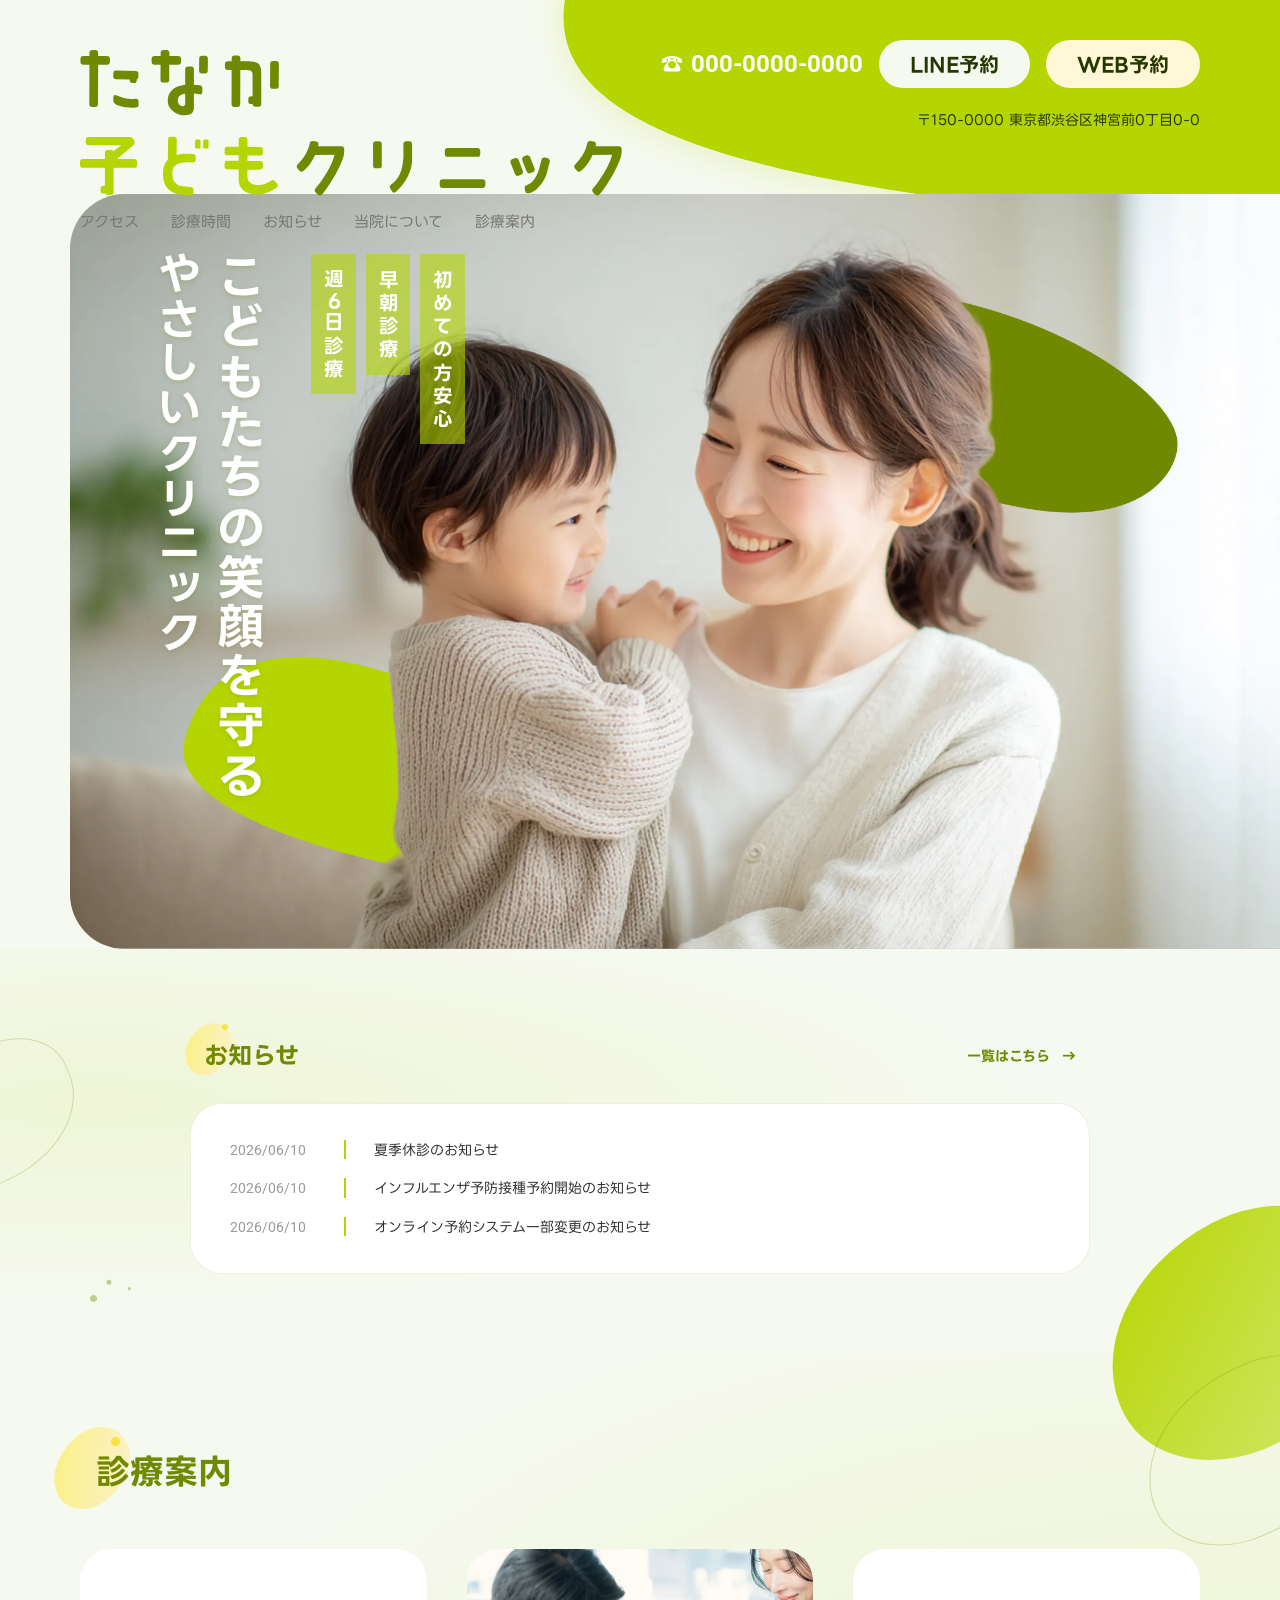
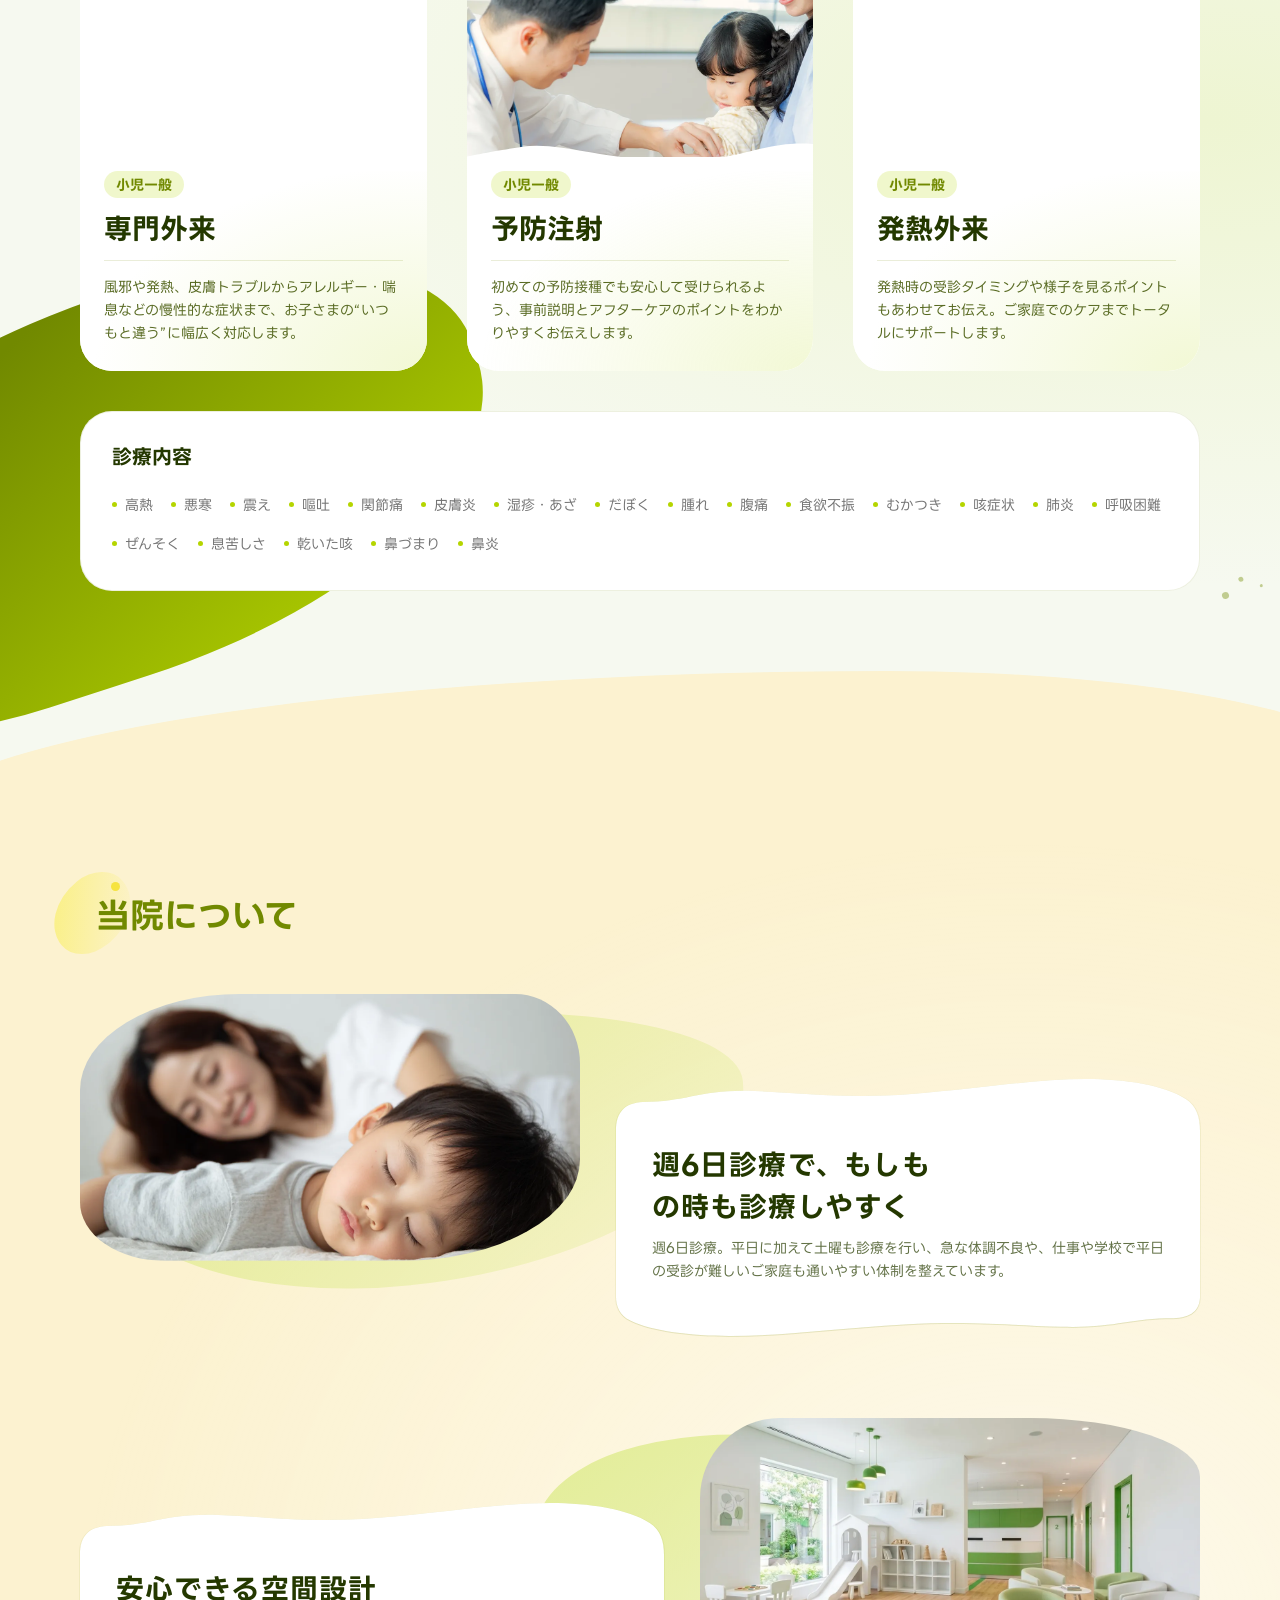
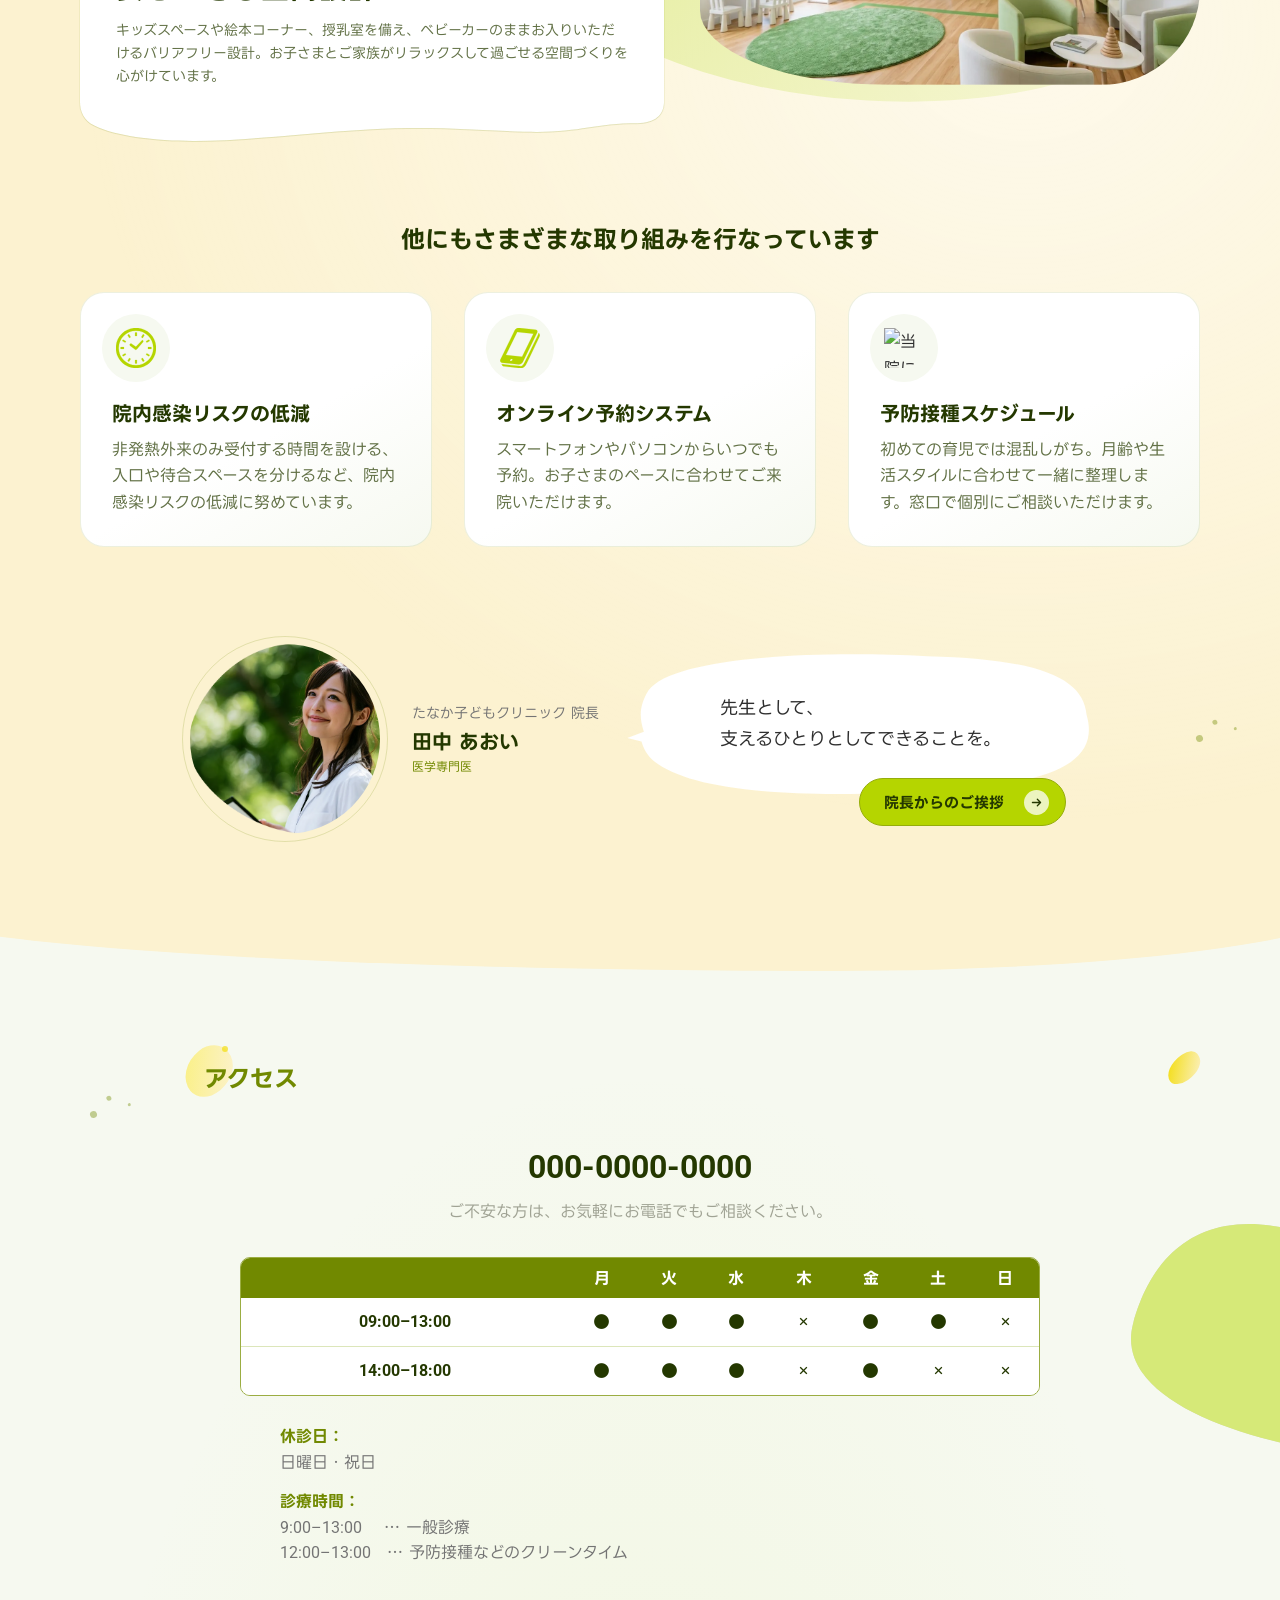
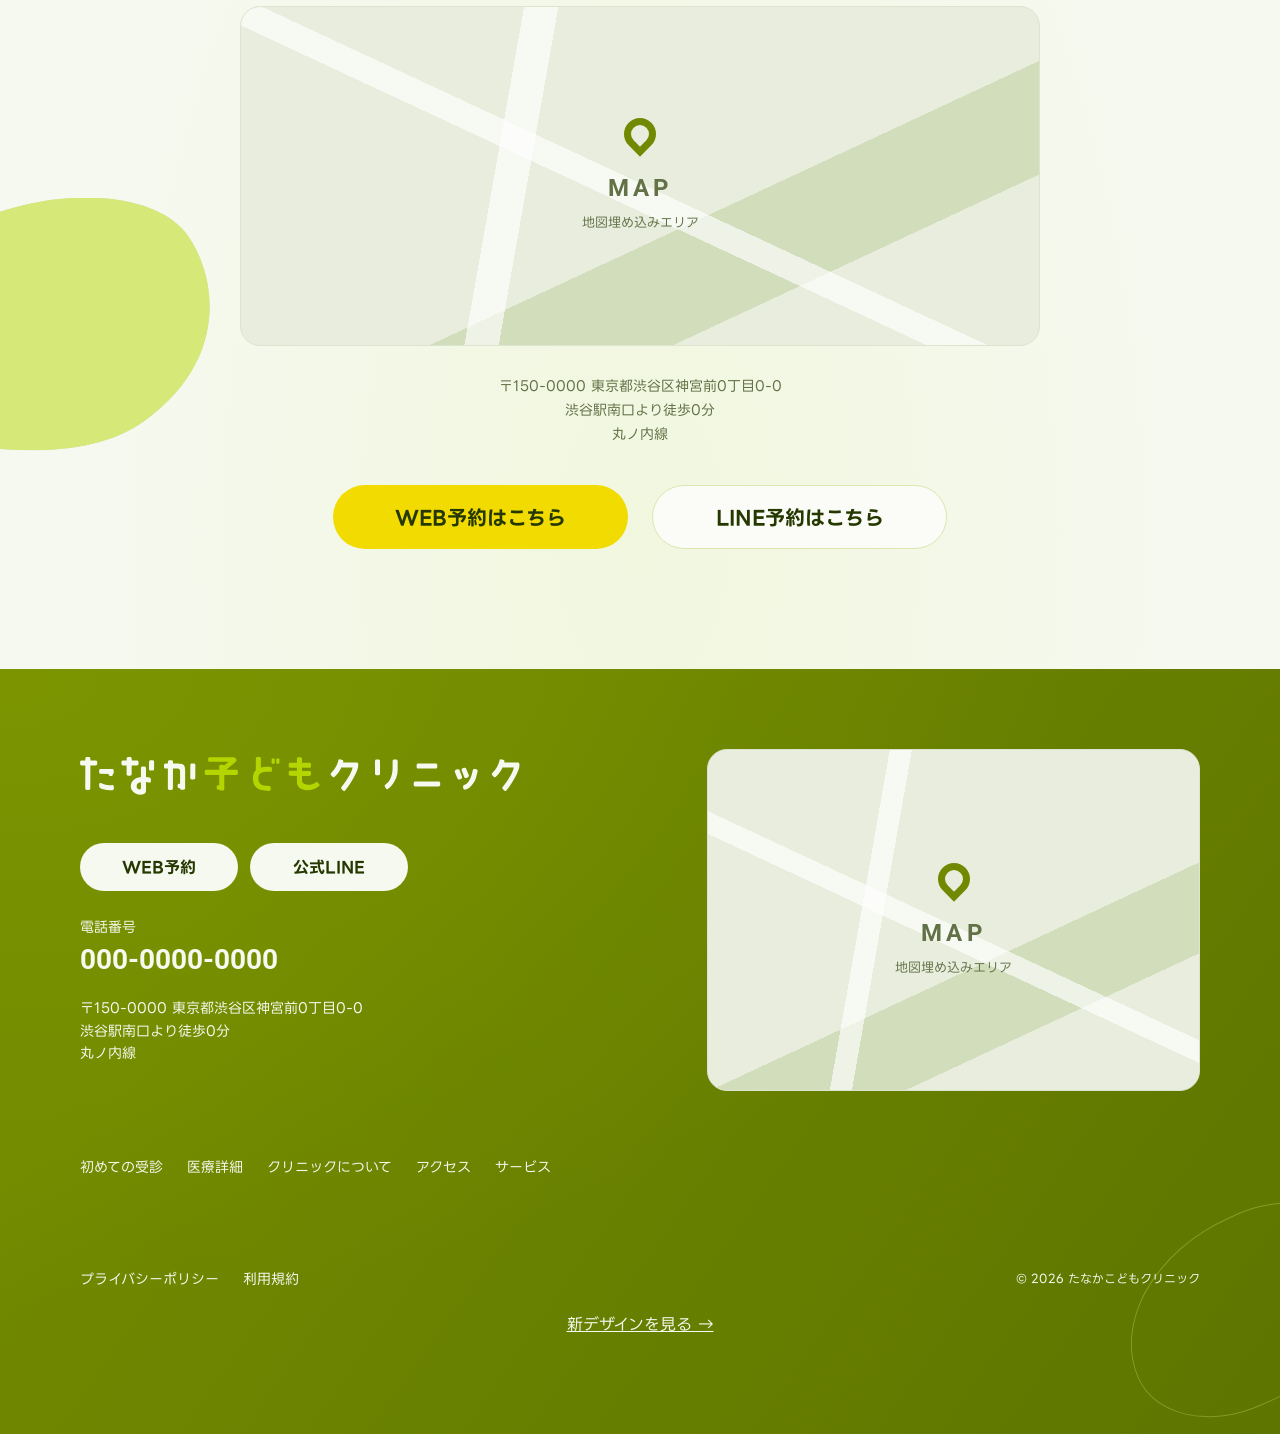
==== legacy/index.html @ 23026238 "Publish redesigned clinic homepage and preserve legacy site" ====
<!DOCTYPE html>
<html lang="ja">
<head>
  <meta charset="UTF-8">
  <meta name="viewport" content="width=device-width, initial-scale=1">
  <meta name="theme-color" content="#f6f9f0">
  <title>たなか子どもクリニック｜こどもたちの笑顔を守る</title>
  <meta name="description" content="たなか子どもクリニック。専門外来・予防接種・発熱外来に対応し、お子さまとご家族が安心して通えるクリニックを目指しています。">
  <link rel="preconnect" href="https://fonts.googleapis.com">
  <link rel="preconnect" href="https://fonts.gstatic.com" crossorigin>
  <link href="https://fonts.googleapis.com/css2?family=LINE+Seed+JP:wght@400;500;700;800&family=Roboto:wght@400;500;700&display=swap" rel="stylesheet">
  <link rel="stylesheet" href="styles.css?v=20260918-header-2">
  <script src="opening.js?v=20260918-polish-1" defer></script>
  <script src="script.js?v=20260909-feedback-7" defer></script>
</head>
<body>
  <a href="#main" class="skip-link">本文へスキップ</a>
  <div class="site-shell" id="top">
    <header class="site-header">
      <div class="header-inner wide-container">
        <a class="brand" href="#top" aria-label="たなか子どもクリニック トップへ">
          <picture><source media="(max-width: 959px)" width="388" height="105" srcset="IMG/ロゴ_たなか%20子どもクリニック（SP）.svg"><img src="IMG/ロゴ_たなか子どもクリニック.svg" alt="ロゴ_たなか子どもクリニック.svg" class="" width="542" height="47"></picture>
        </a>
        <div class="header-contact">
          <div class="header-actions"><a href="tel:00000000000" class="header-phone"><span aria-hidden="true">☎️</span> <span class="numeral">000-0000-0000</span></a><a href="#" class="pill pill--white" data-placeholder>LINE予約</a><a href="#" class="pill pill--cream" data-placeholder>WEB予約</a></div>
          <address>〒150-0000 東京都渋谷区神宮前0丁目0-0</address>
        </div>
        <button class="menu-toggle" type="button" aria-expanded="false" aria-controls="main-nav"><svg class="menu-icon" width="26" height="20" viewBox="0 0 26 20" fill="none" aria-hidden="true"><path class="menu-line menu-line--top" d="M2 10h22"/><path class="menu-line menu-line--middle" d="M2 10h22"/><path class="menu-line menu-line--bottom" d="M2 10h22"/></svg><span class="menu-label">メニュー</span></button>
        <nav class="main-nav" id="main-nav" aria-label="メインナビゲーション">
          <div class="nav-contact"><a href="tel:00000000000" class="nav-phone numeral">000-0000-0000</a><a href="#" class="pill pill--white" data-placeholder>LINE予約</a></div>
          <ul><li><a href="#access">アクセス</a></li><li><a href="#schedule">診療時間</a></li><li><a href="#news">お知らせ</a></li><li><a href="#about">当院について</a></li><li><a href="#services">診療案内</a></li></ul>
        </nav>
      </div>
    </header>
    <main id="main">
      <section class="hero" aria-labelledby="hero-title">
        <div class="hero-canvas">
          <!-- All three layers share the same image coordinates and crop. -->
          <img src="IMG/FV_Thumb-C(Back).webp" alt="FV_Thumb-C(Back).webp" class="hero-layer hero-layer--back" width="2040" height="1274">
          <img src="IMG/FV_Thumb-B(Effect).webp" alt="FV_Thumb-B(Effect).webp" class="hero-layer hero-layer--effect" width="2040" height="1274">
          <img src="IMG/FV_Thumb-A(Front).webp" alt="FV_Thumb-A(Front).webp" class="hero-layer hero-layer--front" width="2040" height="1274">
        </div>
        <div class="hero-content">
          <div class="hero-copy"><h1 id="hero-title">こどもたちの笑顔を守る</h1><p>やさしいクリニック</p></div>
          <ul class="hero-badges" aria-label="クリニックの特徴"><li>週<span class="tcy">6</span>日診療</li><li>早朝診療</li><li>初めての方安心</li></ul>
        </div>
      </section>
      <section class="news section" id="news" aria-labelledby="news-title">
        <div class="ambient-art" aria-hidden="true"><span class="ambient-ring"></span><span class="ambient-seed"></span><span class="ambient-dots"></span></div>
        <div class="news-inner"><div class="section-heading"><h2 class="section-title section-title--small" id="news-title">お知らせ</h2></div><ul class="news-list"><li><a href="#" data-placeholder><time datetime="2026-06-10">2026/06/10</time><span>夏季休診のお知らせ</span></a></li><li><a href="#" data-placeholder><time datetime="2026-06-10">2026/06/10</time><span>インフルエンザ予防接種予約開始のお知らせ</span></a></li><li><a href="#" data-placeholder><time datetime="2026-06-10">2026/06/10</time><span>オンライン予約システム一部変更のお知らせ</span></a></li></ul><a class="text-link" href="#" data-placeholder>一覧はこちら <span aria-hidden="true">→</span></a></div>
      </section>
      <section class="services section" id="services" aria-labelledby="services-title">
        <div class="ambient-art" aria-hidden="true"><span class="ambient-ring"></span><span class="ambient-seed"></span><span class="ambient-dots"></span></div>
        <div class="container"><h2 class="section-title" id="services-title">診療案内</h2><div class="service-grid"><article class="service-card"><img src="IMG/診療案内_写真01.webp" alt="診療案内_写真01.webp" class="service-photo" width="1080" height="675" loading="lazy" decoding="async"><div class="service-copy"><p class="eyebrow">小児一般</p><h3>専門外来</h3><p>風邪や発熱、皮膚トラブルからアレルギー・喘息などの慢性的な症状まで、お子さまの“いつもと違う”に幅広く対応します。</p></div></article><article class="service-card"><img src="IMG/診療案内_写真03.webp" alt="診療案内_写真03.webp" class="service-photo" width="1080" height="675" loading="lazy" decoding="async"><div class="service-copy"><p class="eyebrow">小児一般</p><h3>予防注射</h3><p>初めての予防接種でも安心して受けられるよう、事前説明とアフターケアのポイントをわかりやすくお伝えします。</p></div></article><article class="service-card"><img src="IMG/診療案内_写真02.webp" alt="診療案内_写真02.webp" class="service-photo" width="1080" height="675" loading="lazy" decoding="async"><div class="service-copy"><p class="eyebrow">小児一般</p><h3>発熱外来</h3><p>発熱時の受診タイミングや様子を見るポイントもあわせてお伝え。ご家庭でのケアまでトータルにサポートします。</p></div></article></div><div class="symptoms"><h3>診療内容</h3><ul><li>高熱</li><li>悪寒</li><li>震え</li><li>嘔吐</li><li>関節痛</li><li>皮膚炎</li><li>湿疹・あざ</li><li>だぼく</li><li>腫れ</li><li>腹痛</li><li>食欲不振</li><li>むかつき</li><li>咳症状</li><li>肺炎</li><li>呼吸困難</li><li>ぜんそく</li><li>息苦しさ</li><li>乾いた咳</li><li>鼻づまり</li><li>鼻炎</li></ul></div></div>
      </section>
      <section class="about" id="about" aria-labelledby="about-title">
        <div class="about-surface"><div class="about-backdrop" aria-hidden="true"></div>
        <div class="ambient-art" aria-hidden="true"><span class="ambient-ring"></span><span class="ambient-seed"></span><span class="ambient-dots"></span></div><div class="container"><h2 class="section-title" id="about-title">当院について</h2><div class="features"><article class="feature feature--1"><img src="IMG/当院について_写真01.webp" alt="当院について_写真01.webp" class="feature-photo" width="1440" height="770" loading="lazy" decoding="async"><div class="feature-copy"><h3>週6日診療で、もしもの時も診療しやすく</h3><p>週6日診療。平日に加えて土曜も診療を行い、急な体調不良や、仕事や学校で平日の受診が難しいご家庭も通いやすい体制を整えています。</p></div></article><article class="feature feature--2"><img src="IMG/当院について_写真02.webp" alt="当院について_写真02.webp" class="feature-photo" width="1440" height="770" loading="lazy" decoding="async"><div class="feature-copy"><h3>安心できる空間設計</h3><p>キッズスペースや絵本コーナー、授乳室を備え、ベビーカーのままお入りいただけるバリアフリー設計。お子さまとご家族がリラックスして過ごせる空間づくりを心がけています。</p></div></article></div>
          <section class="initiatives" aria-labelledby="initiatives-title"><h3 id="initiatives-title">他にもさまざまな取り組みを行なっています</h3><div class="initiative-grid"><article class="initiative"><span class="initiative-icon-disc"><img src="IMG/当院について_時計の無料アイコン.svg" alt="当院について_時計の無料アイコン.svg" class="initiative-icon" width="48" height="48" loading="lazy" decoding="async"></span><h4>院内感染リスクの低減</h4><p>非発熱外来のみ受付する時間を設ける、入口や待合スペースを分けるなど、院内感染リスクの低減に努めています。</p></article><article class="initiative"><span class="initiative-icon-disc"><img src="IMG/当院について_スマホアイコン.svg" alt="当院について_スマホアイコン.svg" class="initiative-icon initiative-icon--phone" width="48" height="48" loading="lazy" decoding="async"></span><h4>オンライン予約システム</h4><p>スマートフォンやパソコンからいつでも予約。お子さまのペースに合わせてご来院いただけます。</p></article><article class="initiative"><span class="initiative-icon-disc"><img src="IMG/当院について_スケジュールカレンダーのアイコン素材.svg" alt="当院について_スケジュールカレンダーのアイコン素材.svg" class="initiative-icon" width="48" height="48" loading="lazy" decoding="async"></span><h4>予防接種スケジュール</h4><p>初めての育児では混乱しがち。月齢や生活スタイルに合わせて一緒に整理します。窓口で個別にご相談いただけます。</p></article></div></section>
          <div class="director" id="director"><div class="director-profile"><img src="IMG/当院について_院長.webp" alt="当院について_院長.webp" class="director-photo" width="1080" height="1053" loading="lazy" decoding="async"><div><p class="director-caption">たなか子どもクリニック 院長</p><h3>田中 あおい</h3><p class="director-specialty">医学専門医</p></div></div><div class="director-message"><p>先生として、<br>支えるひとりとしてできることを。</p></div><a href="#" class="pill pill--green director-cta" data-placeholder>院長からのご挨拶<span class="button-arrow" aria-hidden="true"><svg viewBox="0 0 16 16" fill="none"><path d="M3 8h10M9 4l4 4-4 4" stroke="currentColor" stroke-width="1.6" stroke-linecap="round" stroke-linejoin="round"/></svg></span></a></div>
        </div></div>
      </section>
      <section class="access section" id="access" aria-labelledby="access-title">
        <div class="ambient-art" aria-hidden="true"><span class="ambient-ring"></span><span class="ambient-seed"></span><span class="ambient-dots"></span></div><div class="container"><h2 class="section-title section-title--small" id="access-title">アクセス</h2><div class="access-content">
        <div class="access-contact"><a href="tel:00000000000" class="access-phone numeral">000-0000-0000</a><p>ご不安な方は、お気軽にお電話でもご相談ください。</p></div>
        <div class="schedule" id="schedule"><table><caption class="sr-only">診療時間（●：診療あり、×：休診）</caption><thead><tr><th scope="col"><span class="sr-only">診療時間</span></th><th scope="col">月</th><th scope="col">火</th><th scope="col">水</th><th scope="col">木</th><th scope="col">金</th><th scope="col">土</th><th scope="col">日</th></tr></thead><tbody><tr><th scope="row" class="numeral">09:00–13:00</th><td><span aria-label="診療あり">●</span></td><td><span aria-label="診療あり">●</span></td><td><span aria-label="診療あり">●</span></td><td><span aria-label="休診">×</span></td><td><span aria-label="診療あり">●</span></td><td><span aria-label="診療あり">●</span></td><td><span aria-label="休診">×</span></td></tr><tr><th scope="row" class="numeral">14:00–18:00</th><td><span aria-label="診療あり">●</span></td><td><span aria-label="診療あり">●</span></td><td><span aria-label="診療あり">●</span></td><td><span aria-label="休診">×</span></td><td><span aria-label="診療あり">●</span></td><td><span aria-label="休診">×</span></td><td><span aria-label="休診">×</span></td></tr></tbody></table><div class="schedule-notes"><p><strong>休診日：</strong><br>日曜日・祝日</p><p><strong>診療時間：</strong><br><span class="numeral">9:00–13:00</span>　 … 一般診療<br><span class="numeral">12:00–13:00</span>　… 予防接種などのクリーンタイム</p></div></div>
        <div class="access-location"><div class="map-placeholder" role="img" aria-label="地図の仮表示。MAP埋め込み予定エリア"><span class="map-pin" aria-hidden="true"></span><span class="map-label"><strong>MAP</strong><span>地図埋め込みエリア</span></span></div><address>〒150-0000 東京都渋谷区神宮前0丁目0-0<br>渋谷駅南口より徒歩0分<br>丸ノ内線</address></div>
        <div class="reservation-links"><a href="#" class="pill pill--yellow" data-placeholder>WEB予約はこちら</a><a href="#" class="pill pill--outline" data-placeholder>LINE予約はこちら</a></div>
      </div></div></section>
    </main>
    <footer class="site-footer">
        <div class="ambient-art" aria-hidden="true"><span class="ambient-ring"></span></div><div class="wide-container"><div class="footer-main"><div class="footer-info"><a href="#top" class="footer-brand" aria-label="たなか子どもクリニック トップへ"><img src="IMG/ロゴ_たなか子どもクリニック_footer.svg" alt="ロゴ_たなか子どもクリニック_footer.svg" class="" width="542" height="47" loading="lazy" decoding="async"></a><div class="footer-reservations"><a href="#" class="pill pill--white" data-placeholder>WEB予約</a><a href="#" class="pill pill--white" data-placeholder>公式LINE</a></div><p class="footer-phone-label">電話番号</p><a class="footer-phone numeral" href="tel:00000000000">000-0000-0000</a><address>〒150-0000 東京都渋谷区神宮前0丁目0-0<br>渋谷駅南口より徒歩0分<br>丸ノ内線</address></div><div class="footer-map"><div class="map-placeholder" role="img" aria-label="地図の仮表示。MAP埋め込み予定エリア"><span class="map-pin" aria-hidden="true"></span><span class="map-label"><strong>MAP</strong><span>地図埋め込みエリア</span></span></div></div></div><nav class="footer-nav" aria-label="フッターナビゲーション"><ul><li><a href="#" data-placeholder>初めての受診</a></li><li><a href="#services">医療詳細</a></li><li><a href="#about">クリニックについて</a></li><li><a href="#access">アクセス</a></li><li><a href="#initiatives-title">サービス</a></li></ul></nav><div class="footer-bottom"><ul><li><a href="#" data-placeholder>プライバシーポリシー</a></li><li><a href="#" data-placeholder>利用規約</a></li></ul><small>© 2026 たなかこどもクリニック</small></div></div><p style="text-align:center;padding:16px"><a href="../" style="color:inherit;text-decoration:underline">新デザインを見る →</a></p></footer>
  </div>
</body>
</html>
---- legacy/styles.css ----
:root {
  --ink: #243800;
  --text: #2e2e2e;
  --muted: #747474;
  --green-dark: #718900;
  --green: #b5d500;
  --green-light: #d6e978;
  --background: #f6f9f0;
  --cream: #fcf2d0;
  --yellow: #f2db00;
  --narrow-content: 900px;
  --header-height: 194px;
}
*, *::before, *::after { box-sizing: border-box; }
html { scroll-behavior: smooth; scroll-padding-top: calc(var(--header-height) + 24px); }
body { margin: 0; color: var(--text); background: var(--background); font-family: "LINE Seed JP", "Hiragino Kaku Gothic ProN", "Yu Gothic", Meiryo, sans-serif; font-size: 16px; line-height: 1.7; -webkit-font-smoothing: antialiased; }
h1, h2, h3, h4, p, ul { margin: 0; }
ul { padding: 0; list-style: none; }
a { color: inherit; text-decoration: none; }
button { font: inherit; }
img { display: block; max-width: 100%; height: auto; }
address { font-style: normal; }
a, button { -webkit-tap-highlight-color: transparent; }
a:focus-visible, button:focus-visible { outline: 3px solid var(--ink); outline-offset: 6px; }
::selection { background: var(--green-light); color: var(--ink); }
.numeral, time { font-family: Roboto, sans-serif; font-variant-numeric: tabular-nums; }
.sr-only { position: absolute; width: 1px; height: 1px; padding: 0; margin: -1px; overflow: hidden; clip-path: inset(50%); white-space: nowrap; border: 0; }
.skip-link { position: fixed; top: 12px; left: 12px; z-index: 100; padding: 12px 24px; border-radius: 8px; background: white; transform: translateY(-180%); }
.skip-link:focus { transform: none; }
.site-shell { overflow: clip; }
.container { width: min(1200px, calc(100% - 160px)); margin-inline: auto; position: relative; z-index: 1; }
.wide-container { width: min(1280px, calc(100% - 160px)); margin-inline: auto; }
.section { padding-block: 80px; position: relative; }
.section-title { position: relative; isolation: isolate; display: flex; align-items: center; min-height: 75px; color: var(--green-dark); font-size: 34px; font-weight: 700; line-height: 1.35; margin-bottom: 40px; padding-left: 16px; }
.section-title::before { content: ""; position: absolute; z-index: -1; left: -32px; top: 0; width: 88px; height: 68px; background: #faf084; border-radius: 60% 42% 58% 42%; transform: rotate(-39deg); }
.pill { position: relative; isolation: isolate; overflow: hidden; display: inline-flex; justify-content: center; align-items: center; min-height: 48px; padding: 9px 32px; border: 1px solid transparent; border-radius: 100px; color: var(--ink); font-weight: 700; font-size: 20px; line-height: 1.4; white-space: nowrap; }
.pill::before { content: ""; position: absolute; z-index: -1; inset: 0; background: var(--pill-hover, #ffe817); clip-path: circle(0% at 50% 100%); transition: clip-path .3s cubic-bezier(.4, 0, .2, 1); pointer-events: none; }
.pill:focus-visible::before { clip-path: circle(115% at 50% 100%); }
.pill--white { background: var(--background); }
.pill--cream { background: #fff7d6; }
.pill--green { background: var(--green); color: white; }
.pill--yellow { background: var(--yellow); --pill-hover: #ffe817; }
.pill--outline { background: #fbfcf7; border-color: #dce6ae; }
@media (hover: hover) {
  .pill:hover::before { clip-path: circle(115% at 50% 100%); }
  .text-link:hover span { transform: translateX(5px); }
  .brand:hover, .footer-brand:hover { opacity: .8; }
}
/* Header */
.site-header { position: sticky; top: 0; z-index: 40; height: 194px; padding-block: 40px; background: var(--background); }
.site-header::before { content: ""; position: absolute; inset: 0 0 0 auto; width: min(851px, 60%); background: url('IMG/Header_右端緑背景.svg') top right / 100% auto no-repeat; }
.header-inner { position: relative; display: grid; grid-template-columns: minmax(0, 1fr) auto; align-items: start; gap: 8px 32px; }
.brand { min-width: 0; width: 542px; max-width: 100%; align-self: start; padding-top: 10px; transition: opacity .2s; }
.header-contact { grid-column: 2; grid-row: 1 / 3; display: flex; flex-direction: column; align-items: flex-end; gap: 20px; }
.header-actions { display: flex; align-items: center; gap: 16px; }
.header-actions .pill { padding-inline: 30px; }
.header-phone { display: flex; align-items: center; gap: 8px; color: white; font-size: 24px; font-weight: 700; white-space: nowrap; }
.header-phone > span:first-child { font-size: 22px; }
.header-contact address { color: var(--ink); font-size: 14px; }
.main-nav { grid-column: 1; grid-row: 2; }
.main-nav ul { display: flex; align-items: center; gap: 32px; }
.main-nav a { display: inline-flex; align-items: center; gap: 7px; padding-block: 4px; font-size: 15px; color: var(--muted); transition: color .2s; }
.nav-chevron { display: block; width: 10px; height: 10px; flex: none; }
.main-nav a:hover { color: var(--green-dark); }
.main-nav a, .footer-nav a, .footer-bottom a { position: relative; }
.main-nav a::before, .footer-nav a::before, .footer-bottom a::before { content: ""; position: absolute; left: 50%; bottom: calc(50% + .85em + 5px); width: 7px; height: 7px; border-radius: 50%; background: var(--yellow); pointer-events: none; opacity: 0; transform: translate(-50%, 5px) scale(.6); transition: opacity .24s ease, transform .32s cubic-bezier(.22, 1, .36, 1); }
.main-nav a:focus-visible::before, .footer-nav a:focus-visible::before, .footer-bottom a:focus-visible::before { opacity: 1; transform: translate(-50%, 0) scale(1); }
@media (hover: hover) and (pointer: fine) {
  .main-nav a:hover::before, .footer-nav a:hover::before, .footer-bottom a:hover::before { opacity: 1; transform: translate(-50%, 0) scale(1); }
}
.menu-toggle { display: none; }
@media (min-width: 1200px) and (max-width: 1279px) {
  .main-nav ul { gap: 20px; }
}
/* FV: the shared canvas keeps the three exported images registered. */
.hero { position: relative; width: min(100%, 1920px); max-height: 760px; margin-inline: auto; aspect-ratio: 1440 / 849; }
.hero-canvas { position: absolute; inset: 0 0 0 5.4861%; border-radius: 55px 0 0 55px; overflow: hidden; background: #e5e9dc; }
.hero-layer { position: absolute; inset: 0; width: 100%; height: 100%; max-width: none; object-fit: cover; object-position: center; pointer-events: none; }
.hero-layer--back { z-index: 0; }
.hero-layer--effect { z-index: 1; animation: hero-float 7s ease-in-out infinite; }
.hero.motion-paused .hero-layer--effect { animation-play-state: paused; }
.hero-layer--front { z-index: 2; }
.hero-content { position: absolute; z-index: 3; left: 12.1%; top: 7.3%; display: flex; align-items: flex-start; gap: clamp(20px, 3.4vw, 49px); color: white; }
.hero-copy { display: flex; flex-direction: row-reverse; align-items: flex-start; gap: 11px; }
.hero-copy h1, .hero-copy p { writing-mode: vertical-rl; text-orientation: upright; white-space: nowrap; line-height: 1.12; font-weight: 700; letter-spacing: .04em; text-shadow: 0 2px 5px #73870040; }
.hero-copy h1 { font-size: clamp(30px, 3.889vw, 48px); }
.hero-copy p { font-size: clamp(27px, 3.472vw, 43px); }
.hero-badges { display: flex; align-items: flex-start; gap: 10px; padding-top: 5px; }
.hero-badges li { writing-mode: vertical-rl; text-orientation: upright; font-size: clamp(14px, 1.528vw, 22px); font-weight: 700; line-height: 1.25; letter-spacing: .16em; padding: 14px 10px; background: #b5d50099; }
.tcy { text-combine-upright: all; }
@keyframes hero-float { 0%, 100% { transform: translateY(0); } 50% { transform: translateY(-28px); } }
/* News */
.news { min-height: 446px; }
.news-inner, .access > .container { width: min(var(--narrow-content), calc(100% - 160px)); margin-inline: auto; }
.news-inner { display: grid; grid-template-columns: 1fr auto; grid-template-areas: "heading link" "list list"; gap: 40px 24px; }
.news .section-heading { grid-area: heading; margin-bottom: 0; }
.news .text-link { grid-area: link; justify-self: end; }
.news-list { grid-area: list; }
.section-heading { display: flex; justify-content: space-between; align-items: center; gap: 24px; margin-bottom: 40px; }
.section-title--small { min-height: 54px; margin-bottom: 0; font-size: 24px; padding-left: 14px; }
.section-title--small::before { width: 54px; height: 44px; left: -8px; top: -2px; }
.text-link { color: var(--green-dark); font-size: 14px; font-weight: 700; display: inline-flex; gap: 12px; align-items: center; padding: 12px 40px; }
.text-link span { display: inline-block; transition: transform .3s; }
.news-list { background: white; border-radius: 32px; padding: 28px 40px; }
.news-list a { display: grid; grid-template-columns: 114px 1fr; align-items: baseline; padding-block: 9px; line-height: 1.4; font-size: 14px; font-weight: 500; }
.news-list time { color: #9a9a9a; font-weight: 400; }
.news-list a > span { border-left: 2px solid var(--green); padding-left: 28px; transition: color .2s; }
.news-list a:hover > span { color: var(--green-dark); }
/* Services */
.services { padding-bottom: 80px; }
.services::before, .services::after { content: ""; position: absolute; pointer-events: none; }
.services::before { width: 290px; height: 225px; background: var(--green); right: -110px; top: -130px; border-radius: 60% 45% 40% 45%; transform: rotate(-28deg); }
.services::after { width: 780px; height: 375px; background: var(--green-dark); left: -280px; bottom: -5px; border-radius: 60% 43% 54% 35%; transform: rotate(-18deg); }
.service-grid { display: grid; grid-template-columns: repeat(3, minmax(0, 1fr)); gap: 40px; }
.service-card { border-radius: 32px; overflow: hidden; background: var(--green-light); }
.service-photo { width: 100%; aspect-ratio: 373 / 223; object-fit: cover; transition: transform .6s; }
.service-copy { position: relative; padding: 14px 24px 26px; min-height: 197px; background: linear-gradient(180deg, var(--green-light) 16px, #e8f2b5 100%); }
.service-copy::before { content: ""; position: absolute; height: 36px; left: 0; right: 0; top: -22px; background: url('IMG/診療案内_カード曲線.svg') center / 100% 100% no-repeat; }
.service-card:nth-child(2) .service-copy::before { transform: scaleX(-1); }
.eyebrow { color: var(--green-dark); font-size: 14px; font-weight: 700; margin-bottom: 6px; }
.service-copy h3 { color: var(--ink); font-size: 28px; line-height: 1.35; margin-bottom: 12px; }
.service-copy > p:last-child { color: #586a22; font-size: 14px; line-height: 1.65; }
.symptoms { margin-top: 40px; min-height: 180px; padding: 28px 32px; border-radius: 32px; background: white; }
.symptoms h3 { color: var(--ink); font-size: 20px; margin-bottom: 20px; }
.symptoms ul { display: flex; flex-wrap: wrap; column-gap: 18px; row-gap: 16px; font-size: 14px; color: var(--muted); }
.symptoms li::before { content: ""; display: inline-block; width: 5px; height: 5px; margin: 0 8px 3px 0; border-radius: 50%; background: var(--green); }
/* About: curved section edges stay outside the content flow. */
.about { position: relative; padding-block: 168px; }
.about-surface { position: relative; padding-block: 80px; }
.about-backdrop { position: absolute; inset: 0; pointer-events: none; background: radial-gradient(ellipse at 80% 48%, #ffffff94, transparent 65%), var(--cream); }
.about-backdrop::before, .about-backdrop::after { content: ""; position: absolute; z-index: 0; left: -8%; width: 116%; height: 169px; background: var(--cream); }
.about-backdrop::before { bottom: calc(100% - 1px); border-radius: 70% 35% 0 0 / 100% 65% 0 0; }
.about-backdrop::after { top: calc(100% - 1px); border-radius: 0 0 38% 65% / 0 0 100% 80%; }
.features { position: relative; display: grid; grid-template-columns: minmax(0, 1fr); gap: 100px; }
.features::before, .features::after { content: ""; position: absolute; width: 610px; height: 390px; background: var(--green-light); border-radius: 65% 40% 45% 30%; pointer-events: none; }
.features::before { top: 75px; right: -325px; transform: rotate(-7deg); }
.features::after { bottom: 80px; left: -300px; transform: rotate(-19deg); }
.feature { min-width: 0; position: relative; z-index: 1; width: 644px; max-width: 75%; }
.feature--2 { justify-self: end; }
.feature-photo { width: 600px; aspect-ratio: 700 / 374; object-fit: cover; border-radius: 52px; }
.feature--2 .feature-photo { margin-left: auto; }
.feature-copy { position: relative; width: 600px; max-width: calc(100% - 44px); margin: -22px 0 0 auto; padding: 44px 40px 36px; background: linear-gradient(transparent 26px, white 26px); border-radius: 0 0 40px 40px; }
/* The cap includes rounded shoulders and overlaps the body by 1px. */
.feature-copy::before { content: ""; position: absolute; left: 0; right: 0; top: -25px; height: 52px; background: url("IMG/当院について_白カード波形.svg") center / 100% 100% no-repeat; }
.feature--2 .feature-copy { margin-left: 0; margin-right: auto; }
.feature-copy h3 { color: var(--ink); font-size: 28px; letter-spacing: .04em; line-height: 1.5; margin-bottom: 8px; }
.feature-copy p { font-size: 14px; color: #627146; line-height: 1.65; }
.initiatives { margin-top: 100px; }
.initiatives > h3 { color: var(--ink); font-size: 24px; margin-bottom: 32px; text-align: center; }
.initiative-grid { display: grid; grid-template-columns: repeat(3, minmax(0, 1fr)); gap: 32px; }
.initiative { padding: 32px; border-radius: 24px; background: white; min-height: 254px; }
.initiative-icon { margin-bottom: 16px; }
.initiative-icon--phone { padding: 4px; object-fit: contain; }
.initiative h4 { font-size: 20px; color: var(--ink); margin-bottom: 8px; line-height: 1.5; }
.initiative p { font-size: 16px; line-height: 1.65; color: #627146; }
.director { margin: 80px auto 0; display: grid; grid-template-columns: minmax(0, max-content) minmax(0, 480px); grid-template-areas: "profile message" "profile cta"; align-items: center; align-content: center; justify-content: center; gap: 0 32px; max-width: var(--narrow-content); min-height: 224px; }
.director-profile { grid-area: profile; display: flex; align-items: center; gap: 32px; }
.director-photo { width: 190px; height: 190px; object-fit: cover; border-radius: 50%; }
.director-caption { font-size: 14px; color: var(--muted); }
.director-profile h3 { font-size: 20px; color: var(--ink); line-height: 1.6; }
.director-specialty { font-size: 12px; color: var(--green-dark); }
.director-message { grid-area: message; position: relative; isolation: isolate; min-width: 0; min-height: 150px; display: grid; place-items: center; padding: 30px 40px; }
.director-message::before { content: ""; position: absolute; z-index: -1; inset: 0 -6px; background: url("IMG/当院について_院長吹き出し.svg") center / 100% 100% no-repeat; }
.director-message p { width: fit-content; max-width: 100%; margin-inline: auto; font-size: 18px; line-height: 1.7; text-align: left; }
.director .director-cta { grid-area: cta; justify-self: end; align-self: start; margin: -24px 24px 0 0; min-height: 48px; font-size: 15px; padding: 10px 16px 10px 24px; gap: 20px; color: var(--ink); border: 1px solid #95ad0a; box-shadow: none; transition: background-color .3s, color .3s, border-color .3s; }
.director .button-arrow { display: grid; place-items: center; width: 25px; height: 25px; border-radius: 50%; background: #ffffffbf; color: var(--ink); }
.button-arrow svg { width: 13px; height: 13px; transition: transform .3s; }
@media (hover: hover) {
  .director .director-cta:hover { box-shadow: none; }
  .director .director-cta:hover svg { transform: translateX(2px); }
}
.director .director-cta:active { box-shadow: none; }
/* Access */
.access { padding-bottom: 120px; }
.access .section-title--small { margin-bottom: 40px; }
.access::before, .access::after { content: ""; position: absolute; width: 330px; height: 230px; background: url('IMG/アクセス_SVG01.svg') center / contain no-repeat; }
.access::before { right: -180px; top: 240px; }
.access::after { left: -190px; bottom: 210px; width: 400px; height: 253px; background-image: url('IMG/アクセス_SVG02.svg'); }
.access-content { max-width: 800px; margin-inline: auto; }
.access-contact { text-align: center; margin-bottom: 32px; }
.access-phone { color: var(--ink); font-size: 32px; line-height: 1.4; font-weight: 700; }
.access-contact p { color: #a0a394; font-size: 16px; margin-top: 8px; }
.schedule { scroll-margin-top: 32px; }
table { width: 100%; background: var(--background); border-spacing: 0; border: 1px solid #9bad42; border-radius: 10px; overflow: hidden; table-layout: fixed; font-size: 16px; color: var(--ink); line-height: 1.4; }
thead { background: var(--green-dark); color: white; }
th, td { text-align: center; padding: 12px 6px; }
thead th { font-weight: 700; padding-block: 9px; }
th:first-child { width: 41%; }
tbody th { font-weight: 700; }
tbody th, tbody td { background: #fff; }
tbody tr + tr > * { border-top: 1px solid #dce6ba; }
td { font-size: 17px; }
.schedule-notes { margin: 28px 40px 40px; font-size: 16px; color: var(--muted); line-height: 1.6; }
.schedule-notes strong { color: var(--green-dark); font-weight: 700; }
.schedule-notes p + p { margin-top: 14px; }
.access-location address { margin-top: 28px; font-size: 14px; line-height: 1.7; text-align: center; color: #627146; }
.map-placeholder { position: relative; overflow: hidden; isolation: isolate; min-height: 340px; border-radius: 20px; background-color: #e8edde; background-image: linear-gradient(25deg, transparent 45%, #ffffffa6 45%, #ffffffa6 49%, transparent 49%), linear-gradient(100deg, transparent 33%, #ffffffa6 33%, #ffffffa6 37%, transparent 37%), linear-gradient(155deg, transparent 60%, #d1ddbb 60%, #d1ddbb 76%, transparent 76%); display: flex; flex-direction: column; gap: 18px; align-items: center; justify-content: center; border: 1px solid #dce3ce; }
.map-label { color: #627146; text-align: center; display: grid; gap: 2px; }
.map-label strong { font-family: Roboto, sans-serif; font-size: 24px; letter-spacing: .18em; }
.map-label > span { font-size: 13px; }
.map-pin { width: 32px; height: 32px; border: 7px solid var(--green-dark); border-radius: 50% 50% 50% 0; transform: rotate(-45deg); }
.reservation-links { display: flex; justify-content: center; gap: 24px; margin-top: 40px; }
.reservation-links .pill { min-width: 295px; min-height: 64px; }
/* Footer */
.site-footer { background: var(--green-dark); color: var(--background); padding-block: 80px; }
.footer-main { display: flex; justify-content: space-between; align-items: flex-start; gap: 64px; }
.footer-info { flex: 1; min-width: 0; }
.footer-brand { display: block; width: min(440px, 88%); max-width: 100%; margin: 8px 0 48px; transition: opacity .2s; }
.footer-brand img { width: 100%;  }
.footer-reservations { display: flex; gap: 12px; margin-bottom: 24px; }
.footer-reservations .pill { min-width: 158px; padding-inline: 24px; font-size: 16px; }
.footer-phone-label { font-size: 14px; }
.footer-phone { display: inline-block; font-size: 28px; font-weight: 700; line-height: 1.5; }
.footer-info address { font-size: 14px; margin-top: 16px; line-height: 1.6; }
.footer-map { width: 505px; max-width: 44%; }
.footer-map .map-placeholder { min-height: 342px; }
.footer-nav { margin-top: 60px; }
.footer-nav ul, .footer-bottom ul { display: flex; flex-wrap: wrap; gap: 24px; font-size: 14px; }
.footer-nav a, .footer-bottom a { display: inline-flex; align-items: center; padding-block: 4px; }
.footer-bottom { margin-top: 80px; display: flex; align-items: center; justify-content: space-between; gap: 24px; }
.footer-bottom small { font-size: 12px; }
/* Visual detail: the existing palette, softened with white and transparency. */
.news { background: radial-gradient(ellipse at 8% 38%, #d6e97838, transparent 58%); }
.news-inner { position: relative; z-index: 1; }
.services { background: radial-gradient(ellipse at 94% 40%, #d6e97840, transparent 60%); }
.section-title::before { background: linear-gradient(135deg, #faf084 10%, #fcf2d0 95%); }
.section-title::after { content: ""; position: absolute; left: 31px; top: 3px; width: 9px; height: 9px; border-radius: 50%; background: var(--yellow); opacity: .65; pointer-events: none; }
.section-title--small::after { left: 32px; top: -5px; width: 6px; height: 6px; }
.services::before { background: linear-gradient(145deg, var(--green), var(--green-light)); }
.services::after { background: linear-gradient(155deg, var(--green-dark) 24%, var(--green)); }
.features::before, .features::after { background: linear-gradient(135deg, var(--green-light) 15%, #e8f2b5); }
.news-list, .symptoms, .initiative { box-shadow: inset 0 0 0 1px #71890020; }
.feature-copy { filter: drop-shadow(0 1px 0 #71890024) drop-shadow(1px 0 0 #71890014) drop-shadow(-1px 0 0 #71890014); }
.initiative { background: linear-gradient(150deg, white 55%, #f6f9f0); }
.initiative-icon { background: #f6f9f0; border-radius: 50%; box-shadow: 0 0 0 10px #f6f9f0; }
.director-photo { outline: 1px solid #71890030; outline-offset: 7px; }
.access { background: radial-gradient(ellipse at 50% 90%, #d6e97824, transparent 65%); }
.site-footer { position: relative; isolation: isolate; background: radial-gradient(ellipse at 0 0, #b5d50026, transparent 60%), linear-gradient(125deg, var(--green-dark) 20%, #24380040), var(--green-dark); }
.site-footer > .wide-container { position: relative; z-index: 1; }
/* Sparse linework and seeds live in the margins, outside the reading surface. */
.ambient-art { position: absolute; inset: 0; pointer-events: none; overflow: clip; }
.ambient-ring { position: absolute; width: 180px; height: 132px; border: 1px solid #71890040; border-radius: 62% 38% 58% 42%; transform: rotate(-24deg); }
.ambient-seed { position: absolute; width: 38px; height: 24px; background: linear-gradient(135deg, var(--yellow), var(--cream)); border-radius: 65% 35% 60% 40%; transform: rotate(-35deg); }
.ambient-dots { position: absolute; width: 7px; height: 7px; border-radius: 50%; color: #71890066; background: currentColor; box-shadow: 20px -10px 0 -1px currentColor, 37px 3px 0 -2px currentColor; transform: rotate(-20deg); }
.news .ambient-ring { left: -100px; top: 25%; }
.news .ambient-seed { right: 7%; bottom: 65px; }
.news .ambient-dots { left: 7%; bottom: 52px; }
.services .ambient-ring { right: -80px; top: 15px; width: 220px; height: 165px; }
.services .ambient-seed { left: 4%; bottom: 45px; }
.services .ambient-dots { right: 4%; bottom: 72px; }
.about .ambient-ring { right: -130px; top: 22%; width: 300px; height: 220px; border-color: #71890050; }
.about .ambient-seed { left: 4%; top: 59%; width: 48px; height: 32px; }
.about .ambient-dots { right: 6%; bottom: 9%; }
.access .ambient-ring { left: -105px; bottom: 22%; width: 200px; height: 155px; }
.access .ambient-seed { right: 6%; top: 85px; }
.access .ambient-dots { left: 7%; top: 140px; }
.site-footer .ambient-ring { right: -90px; bottom: 30px; width: 250px; height: 185px; border-color: #d6e97850; }
.site-footer .ambient-seed { right: 7%; top: 22px; opacity: .7; }
.site-footer .ambient-dots { left: 3%; bottom: 22%; color: #d6e97870; }
@media (max-width: 767px) {
  .section-title:not(.section-title--small)::after { left: 30px; top: -4px; width: 6px; height: 6px; }
  .ambient-ring, .ambient-dots { display: none; }
  .ambient-seed { width: 24px; height: 16px; opacity: .65; }
  .news .ambient-seed { right: 5%; bottom: 26px; }
  .services .ambient-seed, .about .ambient-seed { display: none; }
  .access .ambient-seed { top: 28px; }
  .site-footer .ambient-seed { top: 15px; }
}
@media print { .ambient-art { display: none; } }

/* Tablet */
@media (max-width: 1199px) {
  .container, .wide-container { width: calc(100% - 96px); }
  .site-header { height: 164px; padding-block: 28px; }
  .header-inner { column-gap: 24px; }
  .brand { width: 410px; }
  .header-actions { gap: 10px; }
  .header-actions .pill { font-size: 16px; min-height: 44px; padding-inline: 20px; }
  .header-phone { font-size: 18px; gap: 4px; }
  .header-contact address { font-size: 11px; }
  .main-nav ul { gap: 24px; }
  .main-nav a { font-size: 13px; }
  .hero-canvas { border-radius: 40px 0 0 40px; }
  .hero-badges { gap: 7px; }
  .hero-badges li { padding: 12px 8px; }
  .service-grid { gap: 24px; }
  .service-copy { padding-inline: 20px; }
  .service-copy h3, .feature-copy h3 { font-size: 26px; }
  .feature { max-width: 82%; min-height: auto; }
  .feature-copy { padding: 38px 32px 30px; }
  .initiative-grid { gap: 24px; }
  .initiative { padding: 24px; }
  .initiative h4 { font-size: 18px; }
  .initiative p { font-size: 14px; }
  .director { column-gap: 32px; }
  .director-photo { width: 140px; height: 140px; }
  .director-profile { gap: 20px; }
  .director-message { min-height: 140px; padding: 28px 32px; }
  .director-message p { font-size: 17px; }
  .footer-brand { margin-bottom: 36px; }
  .footer-map .map-placeholder { min-height: 300px; }
}
@media (min-width: 768px) and (max-width: 959px) {
  .header-contact { grid-row: 1; }
  .header-contact address { display: none; }
  .main-nav { grid-column: 1 / -1; }
  .header-phone { font-size: 16px; }
  .header-phone > span:first-child { display: none; }
  .header-actions .pill { padding-inline: 14px; font-size: 14px; }
  .brand { padding-top: 12px; }
  .header-contact { gap: 16px; }
  .service-copy h3 { font-size: 24px; }
  .service-copy { padding-inline: 16px; }
  .service-copy > p:last-child { font-size: 13px; }
  .director-profile { flex-direction: column; align-items: flex-start; }
  .footer-main { gap: 40px; }
  .footer-reservations .pill { min-width: 120px; font-size: 15px; }
}
/* Phone */
@media (max-width: 767px) {
  html { scroll-padding-top: calc(var(--header-height) + 20px); }
  body { font-size: 15px; }
  .container, .wide-container { width: calc(100% - 40px); }
  .section { padding-block: 64px; }
  .section-title { min-height: 54px; font-size: 26px; margin-bottom: 28px; padding-left: 10px; }
  .section-title::before { width: 60px; height: 48px; left: -12px; }
  .pill { min-height: 44px; font-size: 15px; padding: 10px 24px; }
  .site-header { height: auto; padding: 20px 0 16px; }
  .site-header::before { width: 48%; height: 94px; background: var(--green); border-radius: 0 0 0 90%; }
  .header-inner { display: grid; grid-template-columns: 1fr auto; row-gap: 18px; }
  .brand { width: 224px; padding-top: 0; }
  .brand img { width: 100%; height: auto; }
  .header-contact { grid-column: 1 / -1; grid-row: 2; align-items: stretch; }
  .header-actions { justify-content: flex-end; gap: 10px; }
  .header-phone { margin-right: auto; color: var(--green-dark); font-size: 16px; }
  .header-phone > span:first-child { display: none; }
  .header-actions .pill { width: 100%; justify-self: end; font-size: 13px; min-height: 44px; padding: 8px 12px; }
  .header-actions .pill--white { background: white; border-color: #e5ebd4; }
  .header-actions .pill--cream { background: var(--yellow); --pill-hover: #ffe817; }
  .header-contact address { display: none; }
  .menu-toggle { display: flex; flex-direction: column; align-items: center; justify-content: center; gap: 9px; position: relative; align-self: center; width: 50px; height: 52px; border: 0; background: transparent; color: var(--ink); padding: 0; cursor: pointer; }
  .menu-icon { display: block; flex: none; }
  .menu-line { stroke: currentColor; stroke-width: 2; stroke-linecap: round; transform-origin: 13px 10px; transition: transform .24s ease, opacity .2s ease; }
  .menu-line--top { transform: translateY(-6px); }
  .menu-line--bottom { transform: translateY(6px); }
  .menu-toggle[aria-expanded="true"] .menu-line--top { transform: rotate(45deg); }
  .menu-toggle[aria-expanded="true"] .menu-line--middle { opacity: 0; }
  .menu-toggle[aria-expanded="true"] .menu-line--bottom { transform: rotate(-45deg); }
  .menu-label { font-size: 10px; line-height: 1; }
  .main-nav { grid-row: 3; grid-column: 1 / -1; }
  .main-nav a::before { content: none; }
  .main-nav a:is(:hover, :focus-visible) { color: var(--green-dark); }
  .menu-toggle:is(:hover, :focus-visible) { color: var(--green-dark); }
  .main-nav ul { display: grid; grid-template-columns: 1fr 1fr; gap: 0 20px; padding-block: 4px; }
  .main-nav a { display: flex; min-height: 48px; border-bottom: 1px solid #e0e7cb; font-size: 14px; }
  .js .header-inner { position: static; }
  .js .main-nav { position: absolute; z-index: 1; top: 100%; left: 0; right: 0; padding: 12px 24px 20px; background: var(--background); max-height: calc(100vh - var(--header-height)); max-height: calc(100dvh - var(--header-height)); overflow-y: auto; overscroll-behavior: contain; visibility: hidden; pointer-events: none; opacity: 0; clip-path: inset(0 0 100%); transform: translateY(-12px); transition: opacity .2s ease, transform .24s ease, clip-path .24s ease, visibility 0s .24s; }
  .js .main-nav.is-open { visibility: visible; pointer-events: auto; opacity: 1; clip-path: inset(0); transform: translateY(0); transition-delay: 0s; }
  .hero { aspect-ratio: auto; height: clamp(440px, 113vw, 700px); }
  .hero-canvas { left: 0; border-radius: 0; }
  .hero-layer { object-position: 43% center; }
  .hero-content { top: 30px; left: 34px; gap: 19px; }
  .hero-copy { gap: 5px; }
  .hero-copy h1 { font-size: clamp(27px, 5.6vw, 39px); letter-spacing: .03em; }
  .hero-copy p { font-size: clamp(24px, 4.9vw, 34px); }
  .hero-badges { gap: 5px; padding-top: 2px; }
  .hero-badges li { font-size: 12px; padding: 10px 5px; background: #9cbd00b3; }
  .news { min-height: 0; }
  .news-inner, .access > .container { width: calc(100% - 48px); }
  .news-inner { grid-template-columns: 1fr; grid-template-areas: "heading" "list" "link"; gap: 24px; }
  .section-heading { gap: 12px; margin-bottom: 24px; }
  .section-title--small { min-height: 44px; margin-bottom: 0; font-size: 22px; }
  .section-title--small::before { width: 48px; height: 40px; left: -7px; }
  .text-link { font-size: 12px; padding: 10px 0; gap: 8px; }
  .news-list { border-radius: 22px; padding: 12px 20px; }
  .news-list a { display: flex; flex-direction: column; gap: 7px; font-size: 13px; padding-block: 14px; }
  .news-list li + li { border-top: 1px solid #f0f2e9; }
  .news-list time { font-size: 12px; }
  .news-list a > span { padding-left: 12px; }
  .services { padding-top: 32px; padding-bottom: 56px; }
  .services::before { width: 140px; height: 130px; top: -35px; right: -88px; }
  .services::after { width: 350px; height: 260px; left: -235px; bottom: 10px; }
  .service-grid { grid-template-columns: 1fr; gap: 24px; }
  .service-card { border-radius: 28px; }
  .service-photo { aspect-ratio: 350 / 205; }
  .service-copy { min-height: 0; padding: 12px 24px 28px; }
  .service-copy h3 { font-size: 24px; margin-bottom: 10px; }
  .service-copy > p:last-child { font-size: 14px; line-height: 1.8; }
  .symptoms { min-height: 0; margin-top: 24px; padding: 24px; border-radius: 24px; }
  .symptoms h3 { font-size: 18px; }
  .symptoms ul { font-size: 13px; gap: 12px 16px; }
  .about { padding-block: 65px; }
  .about-surface { padding-block: 44px 60px; }
  .about-backdrop::before, .about-backdrop::after { height: 66px; }
  .features { gap: 56px; }
  .features::before { width: 250px; height: 210px; right: -180px; top: 100px; }
  .features::after { width: 270px; height: 210px; left: -180px; bottom: 40px; }
  .feature { width: 100%; max-width: 100%; }
  .feature-photo { width: calc(100% - 12px); border-radius: 32px; aspect-ratio: 1.55; }
  .feature-copy { width: calc(100% - 16px); max-width: none; margin-top: -16px; padding: 30px 24px 26px; border-radius: 0 0 24px 24px; }
  .feature-copy h3 { font-size: 18px; line-height: 1.5; margin-bottom: 12px; }
  .feature-copy p { font-size: 14px; line-height: 1.8; }
  .initiatives { margin-top: 64px; }
  .initiatives > h3 { font-size: 21px; line-height: 1.6; margin-bottom: 24px; }
  .initiative-grid { grid-template-columns: 1fr; gap: 16px; }
  .initiative { min-height: 0; padding: 26px; }
  .initiative-icon { width: 40px; height: 40px; margin-bottom: 14px; }
  .initiative h4 { font-size: 19px; }
  .initiative p { font-size: 14px; line-height: 1.8; }
  .director { grid-template-columns: minmax(0, 1fr); grid-template-areas: "message" "profile" "cta"; gap: 18px; margin-top: 48px; align-items: center; }
  .director-profile { justify-content: center; gap: 20px; }
  .director-photo { width: 114px; height: 114px; }
  .director-caption { font-size: 11px; }
  .director-profile h3 { font-size: 18px; }
  .director-message { order: -1; flex: auto; width: min(440px, calc(100% - 12px)); min-height: 120px; margin-inline: auto; padding: 28px 24px; }
  .director-message::before { inset: 0 -6px -12px; background-image: url("IMG/当院について_院長吹き出し_SP.svg"); }
  .director-message p { font-size: 16px; text-align: left; }
  .director .director-cta { justify-self: center; align-self: center; margin: 0; font-size: 13px; min-height: 44px; padding: 8px 12px 8px 20px; gap: 16px; }
  .access { padding-top: 48px; padding-bottom: 64px; }
  .access .section-title--small { margin-bottom: 28px; }
  .access::before { width: 180px; right: -140px; top: 200px; }
  .access::after { width: 180px; left: -140px; bottom: 120px; }
  .access-phone { font-size: 29px; }
  .access-contact { margin-bottom: 24px; }
  .access-contact p { font-size: 12px; margin-top: 8px; }
  table { font-size: 12px; border-radius: 8px; }
  th, td { padding: 10px 2px; }
  th:first-child { width: 32%; }
  td { font-size: 14px; }
  .schedule-notes { margin: 24px 8px 28px; font-size: 12px; line-height: 1.8; }
  .map-placeholder { min-height: 260px; border-radius: 16px; }
  .access-location address { margin-top: 20px; font-size: 12px; }
  .reservation-links { gap: 12px; margin-top: 28px; }
  .reservation-links .pill { min-width: 0; flex: 1; min-height: 52px; padding-inline: 10px; font-size: 13px; }
  .site-footer { padding-block: 48px 32px; }
  .footer-main { flex-direction: column; gap: 32px; }
  .footer-brand { width: 88%; max-width: 360px; margin: 4px 0 28px; }
  .footer-reservations { gap: 12px; margin-bottom: 24px; }
  .footer-reservations .pill { font-size: 14px; min-width: 134px; }
  .footer-phone-label { font-size: 12px; }
  .footer-phone { font-size: 26px; }
  .footer-info address { font-size: 12px; margin-top: 12px; }
  .footer-map { width: 100%; max-width: none; }
  .footer-map .map-placeholder { min-height: 250px; }
  .footer-nav { margin-top: 32px; }
  .footer-nav ul { gap: 4px 20px; font-size: 12px; }
  .footer-nav a { display: block; padding-block: 9px; }
  .footer-bottom { margin-top: 40px; flex-direction: column; align-items: flex-start; gap: 24px; }
  .footer-bottom ul { font-size: 12px; gap: 20px; }
  .footer-bottom small { font-size: 10px; }
}
@media (max-width: 359px) {
  .container, .wide-container { width: calc(100% - 32px); }
  .header-inner { column-gap: 12px; }
  .brand { width: min(196px, 100%); }
  .footer-info { width: 100%; }
  .footer-reservations .pill { flex: 1; min-width: 0; padding-inline: 16px; }
  .header-actions { gap: 6px; }
  .header-phone { font-size: 12px; }
  .header-actions .pill { font-size: 11px; padding-inline: 8px; }
  .hero-content { left: 28px; gap: 14px; }
  .hero-badges { gap: 4px; }
  .hero-badges li { font-size: 11px; padding-inline: 4px; }
  .feature-copy { padding-inline: 20px; }
  .feature-copy h3 { font-size: 18px; }
  .director-caption { font-size: 10px; }
  .director-photo { width: 96px; height: 96px; }
  .director-message p { font-size: 15px; }
  .reservation-links .pill { font-size: 12px; padding-inline: 7px; }
}
/* Intermediate widths: give text room before switching to the PC columns. */
@media (min-width: 768px) and (max-width: 1199px) {
  .main-nav a { min-height: 44px; }
  .section { padding-block: 64px; }
  .news { min-height: 0; }
  .news-inner, .access > .container { width: min(var(--narrow-content), calc(100% - 96px)); }
  .about { padding-block: 110px; }
  .about-surface { padding-block: 64px; }
  .about-backdrop::before, .about-backdrop::after { height: 111px; }
  .features { gap: 80px; }
  .initiatives { margin-top: 80px; }
  .access { padding-bottom: 88px; }
}
@media (min-width: 600px) and (max-width: 959px) {
  .service-grid { grid-template-columns: 1fr; gap: 24px; }
  .service-card { display: grid; grid-template-columns: 42% minmax(0, 1fr); }
  .service-photo { height: 100%; aspect-ratio: auto; min-height: 220px; }
  .service-copy { display: flex; flex-direction: column; justify-content: center; padding: 28px; min-height: 220px; }
  .service-copy::before { display: none; }
  .service-copy h3 { font-size: 28px; }
  .service-copy > p:last-child { font-size: 14px; line-height: 1.8; }
}
@media (min-width: 600px) and (max-width: 767px) {
  .container, .wide-container, .news-inner, .access > .container { width: calc(100% - 64px); }
  .service-copy h3 { font-size: 24px; }
  .hero { height: 620px; }
  .feature { max-width: 90%; }
}
@media (min-width: 768px) and (max-width: 959px) {
  .section-title:not(.section-title--small) { font-size: 30px; }
  .services::before { width: 210px; height: 170px; right: -125px; top: -40px; }
  .feature { max-width: 92%; }
  .feature-copy h3 { font-size: 25px; }
  .director { grid-template-columns: minmax(0, 460px); grid-template-areas: "profile" "message" "cta"; gap: 28px; margin-top: 64px; }
  .director .director-cta { margin-top: -52px; }
  .director-profile { flex-direction: row; align-items: center; }
  .director-message { flex: auto; width: min(460px, 100%); }
  .footer-main { gap: 32px; }
  .footer-map { max-width: 40%; }
  .footer-map .map-placeholder { min-height: 260px; }
}
@media (max-width: 959px) {
  .initiative-grid { grid-template-columns: 1fr; gap: 16px; }
  .initiative { display: grid; grid-template-columns: 40px minmax(0, 1fr); column-gap: 18px; align-content: start; min-height: 0; padding: 26px; }
  .initiative-icon { grid-row: 1 / 3; width: 40px; height: 40px; margin: 2px 0 0; }
  .initiative-icon--phone { padding: 3px; }
  .initiative h4 { font-size: 19px; margin-bottom: 8px; }
  .initiative p { grid-column: 2; font-size: 14px; line-height: 1.8; }
  .initiatives > h3 { line-height: 1.6; text-wrap: balance; text-align: left; }
}
@media (max-width: 767px) {
  .header-actions { display: grid; grid-template-columns: minmax(0, 1fr) repeat(2, minmax(0, 32%)); gap: 12px; }
  .header-phone { min-height: 44px; font-size: clamp(12px, 3.6vw, 16px); }
  .access-phone, .footer-phone { padding-block: 6px; }
  .footer-bottom a { display: inline-flex; align-items: center; min-height: 44px; }
  .footer-bottom { gap: 16px; }
  .schedule tbody th { white-space: nowrap; }
}
@media (max-width: 359px) {
  .header-actions { gap: 6px; }
  .header-actions .pill { padding-inline: 8px; }
  .initiative { grid-template-columns: 32px minmax(0, 1fr); column-gap: 14px; padding: 22px 20px; }
  .initiative-icon { width: 32px; height: 32px; }
  .initiative-icon--phone { padding: 2px; }
  .initiative h4 { font-size: 17px; }
}
@media (max-width: 479px) {
  .header-actions { grid-template-columns: 1fr 1fr; gap: 12px; }
  .header-phone { grid-column: 1 / -1; min-height: 30px; font-size: 16px; }
  .header-actions .pill { width: 90%; font-size: 13px; }
  .header-actions .pill--cream { justify-self: start; }
}
@media (prefers-reduced-motion: reduce) {
  html { scroll-behavior: auto; }
  *, *::before, *::after { animation: none !important; transition: none !important; }
}

/* September feedback: compose the colour around the content. */
.news { min-height: 0; }
.news-inner { row-gap: 20px; }
.service-card { background: white; }
.service-copy { background: radial-gradient(ellipse at 100% 100%, #d6e97850, transparent 68%), white; }
.service-copy::before { background: white; mask: url('IMG/診療案内_カード曲線.svg') center / 100% 100% no-repeat; }
.service-copy .eyebrow { width: fit-content; padding: 2px 12px; border-radius: 20px; background: #d6e97860; margin-bottom: 12px; }
.service-copy > p:last-child { border-top: 1px solid #71890026; padding-top: 14px; }
.features::before, .features::after { content: none; }
.about .ambient-ring, .about .ambient-seed { display: none; }
.feature { isolation: isolate; }
.feature::before { content: ""; position: absolute; z-index: -1; pointer-events: none; inset: 28px auto 20px 18px; width: 58%; background: linear-gradient(140deg, #d6e978b3, #d6e97826); border-radius: 38% 62% 54% 46% / 48% 38% 62% 52%; transform: rotate(-6deg); }
.feature--2::before { left: auto; right: 18px; transform: rotate(7deg); }
.feature-photo { width: 500px; border-radius: 24% 12% 28% 10% / 22% 20% 28% 16%; }
.feature--2 .feature-photo { border-radius: 12% 26% 10% 28% / 20% 26% 18% 28%; }
@media (min-width: 960px) {
  .about-surface { padding-top: 40px; }
  .features { gap: 64px; }
  .feature { display: grid; grid-template-columns: minmax(0, 1fr) minmax(0, 1fr); align-items: start; width: 100%; max-width: none; }
  .feature-photo { grid-column: 1; grid-row: 1; }
  .feature-copy { grid-column: 2; grid-row: 1; align-self: end; width: calc(100% + 64px); max-width: none; margin: 110px 0 16px -64px; padding: 40px 36px 32px; z-index: 1; }
  .feature--2 .feature-photo { grid-column: 2; }
  .feature--2 .feature-copy { grid-column: 1; margin: 110px -64px 16px 0; }
}
@media (min-width: 768px) and (max-width: 959px) {
  .feature { width: 644px; max-width: 94%; }
  .feature-photo { width: 500px; max-width: 90%; }
  .feature-copy { margin-top: -10px; }
  .features { gap: 64px; }
}
@media (max-width: 767px) {
  .news-inner { row-gap: 16px; }
  .feature-photo { width: calc(100% - 24px); }
  .feature::before { width: 86%; inset: 20px auto 22px 12px; }
  .feature--2::before { left: auto; right: 12px; }
  .feature-copy { margin-top: -12px; }
}
@media (min-width: 960px), (max-width: 599px) {
  .service-card { display: flex; flex-direction: column; }
  .service-copy { flex: 1; }
}

/* Opening is created by its independent, fail-open controller. */
.opening { position: fixed; inset: 0; z-index: 90; display: grid; place-items: center; pointer-events: none; background: #f6f9f0; opacity: 1; transition: opacity 800ms ease; animation: opening-rescue 2900ms step-end forwards; }
.opening.is-leaving { opacity: 0; }
.opening-scene { position: relative; display: grid; place-items: center; width: min(680px, 88vw); height: min(440px, 65vh); isolation: isolate; }
.opening-scene img { width: min(480px, 78vw); height: auto; position: relative; }
.opening-shape { position: absolute; z-index: -1; border-radius: 62% 38% 58% 42% / 46% 54% 46% 54%; animation: opening-float 2400ms ease-in-out infinite alternate; }
.opening-shape--one { width: 46%; height: 62%; left: 3%; top: 6%; background: linear-gradient(140deg, #d6e978b3, #d6e97833); rotate: -24deg; }
.opening-shape--two { width: 25%; height: 37%; right: 6%; bottom: 7%; background: linear-gradient(140deg, #b5d50099, #d6e97866); rotate: 22deg; animation-delay: -800ms; }
.opening-shape--three { width: 12%; height: 16%; right: 20%; top: 14%; background: linear-gradient(130deg, #f2db00b3, #fcf2d0); rotate: -30deg; animation-delay: -1400ms; }
.opening-active .hero-layer--effect { animation-play-state: paused; }
@keyframes opening-float { from { translate: 0 6px; } to { translate: 0 -12px; } }
@keyframes opening-rescue { to { visibility: hidden; } }
/* Translate is separate from the existing rotation / reveal transforms. */
.services::before, .access::before { translate: 0 var(--drift-a, 0px); }
.services::after, .access::after { translate: 0 var(--drift-b, 0px); }
.feature::before { translate: 0 var(--drift-a, 0px); }
.about-backdrop { opacity: var(--about-opacity, 1); }
@media (prefers-reduced-motion: reduce) {
  .opening { display: none !important; }
  .services::before, .services::after, .access::before, .access::after, .feature::before { translate: none !important; }
  .about-backdrop { opacity: 1 !important; }
}
@media print {
  .hero-layer--effect { animation: none !important; }
  .opening { display: none !important; }
  .services::before, .services::after, .access::before, .access::after, .feature::before { translate: none !important; }
  .about-backdrop { opacity: 1 !important; }
}

.nav-contact { display: none; }
@media (max-width: 959px) {
  .menu-toggle { display: flex; flex-direction: column; align-items: center; justify-content: center; gap: 9px; position: relative; align-self: center; width: 50px; height: 52px; border: 0; background: transparent; color: var(--ink); padding: 0; cursor: pointer; }
  .menu-icon { display: block; flex: none; }
  .menu-line { stroke: currentColor; stroke-width: 2; stroke-linecap: round; transform-origin: 13px 10px; transition: transform .24s ease, opacity .2s ease; }
  .menu-line--top { transform: translateY(-6px); }
  .menu-line--bottom { transform: translateY(6px); }
  .menu-toggle[aria-expanded="true"] .menu-line--top { transform: rotate(45deg); }
  .menu-toggle[aria-expanded="true"] .menu-line--middle { opacity: 0; }
  .menu-toggle[aria-expanded="true"] .menu-line--bottom { transform: rotate(-45deg); }
  .menu-label { font-size: 10px; line-height: 1; }
  .main-nav { grid-row: 3; grid-column: 1 / -1; }
  .main-nav a::before { content: none; }
  .main-nav a:is(:hover, :focus-visible) { color: var(--green-dark); }
  .menu-toggle:is(:hover, :focus-visible) { color: var(--green-dark); }
  .main-nav ul { display: grid; grid-template-columns: 1fr 1fr; gap: 0 20px; padding-block: 4px; }
  .main-nav a { display: flex; min-height: 48px; border-bottom: 1px solid #e0e7cb; font-size: 14px; }
  .js .header-inner { position: static; }
  .js .main-nav { position: absolute; z-index: 1; top: 100%; left: 0; right: 0; padding: 12px 24px 20px; background: var(--background); max-height: calc(100vh - var(--header-height)); max-height: calc(100dvh - var(--header-height)); overflow-y: auto; overscroll-behavior: contain; visibility: hidden; pointer-events: none; opacity: 0; clip-path: inset(0 0 100%); transform: translateY(-12px); transition: opacity .2s ease, transform .24s ease, clip-path .24s ease, visibility 0s .24s; }
  .js .main-nav.is-open { visibility: visible; pointer-events: auto; opacity: 1; clip-path: inset(0); transform: translateY(0); transition-delay: 0s; }

  .site-header { height: auto; padding-block: 12px; }
  .site-header::before { width: 72px; height: 100%; background: var(--green-light); border-radius: 0 0 0 70%; }
  .header-inner, .js .header-inner { display: grid; grid-template-columns: minmax(0, 1fr) auto 44px; align-items: center; gap: 12px; }
  .header-inner { width: calc(100% - 40px); }
  .brand { position: relative; z-index: 1; width: 224px; max-width: 100%; grid-column: 1; grid-row: 1; align-self: center; padding: 0; }
  .brand img { width: 100%; height: auto; }
  .header-contact { grid-column: 2; grid-row: 1; display: block; }
  .header-contact address, .header-actions > .header-phone, .header-actions > .pill--white { display: none; }
  .header-actions { display: block; }
  .header-actions .pill--cream { width: auto; min-height: 44px; padding: 8px 14px; font-size: 13px; background: var(--yellow); }
  .menu-toggle { grid-column: 3; grid-row: 1; width: 44px; height: 48px; gap: 6px; }
  .nav-contact { display: flex; align-items: center; flex-wrap: wrap; gap: 16px; padding: 12px 0 20px; border-bottom: 1px solid #d6e978; }
  .nav-phone { font-size: 21px; font-weight: 700; color: var(--green-dark); }
  .main-nav .nav-contact .pill { display: inline-flex; justify-content: center; min-height: 44px; padding: 8px 24px; color: var(--ink); border: 1px solid #d6e978; font-size: 14px; }
}
@media (max-width: 359px) {
  .header-inner { width: calc(100% - 32px); column-gap: 8px; }
  .header-actions .pill--cream { padding-inline: 10px; font-size: 12px; }
}

@media (max-width: 959px) { .brand img { aspect-ratio: 388 / 105; } }

/* Additional visual feedback: keep the existing palette and content. */
.site-header { background: transparent; }
.feature-photo { border-radius: 32% 13% 36% 17% / 36% 26% 38% 22%; }
.feature--2 .feature-photo { border-radius: 16% 34% 20% 38% / 30% 22% 36% 28%; }
.feature-copy { border-radius: 0; background: linear-gradient(transparent 26px, white 26px); }
.feature-copy::after { content: ""; position: absolute; pointer-events: none; left: 0; right: 0; bottom: -38px; height: 40px; background: url("IMG/当院について_白カード波形.svg") center / 100% 100% no-repeat; transform: rotate(180deg); }
.initiative-icon, .initiative-icon--phone { padding: 7px; object-fit: contain; }
.main-nav .nav-phone { border-bottom: 0; text-decoration: none; }
@media (min-width: 960px) {
  .features { gap: 104px; }
  .feature-copy { width: calc(100% + 24px); margin-left: -24px; }
  .feature--2 .feature-copy { margin-left: 0; margin-right: -24px; }
  .site-header::before { right: max(0px, calc((100vw - 1440px) / 2)); width: min(851px, 60%); background: var(--green); border-radius: 0 0 16% 70% / 0 0 24% 85%; }
}
@media (max-width: 959px) {
  .features { row-gap: 84px; }
  .initiative-icon, .initiative-icon--phone { padding: 6px; }
}
@media (max-width: 359px) {
  .initiative-icon, .initiative-icon--phone { padding: 5px; }
}

.feature-copy h3 { text-wrap: balance; }

/* Readable sticky header, with stable document flow while compact. */
.site-header { background: var(--background); }
.site-header.is-compact { height: auto; padding-block: 16px; margin-bottom: var(--header-compensation, 0px); }
.site-header.is-compact .brand { width: 360px; padding-top: 0; }
@media (min-width: 960px) {
  .site-header::before { right: max(-48px, calc((100vw - 1440px) / 2 - 48px)); width: min(1124px, 76%); height: 100%; border-radius: 0; background: url('IMG/Header_右端緑背景2.svg') right top / 100% 145% no-repeat; pointer-events: none; }
}
@media (max-width: 959px) {
  .site-header.is-compact { padding-block: 8px; }
  .site-header.is-compact .brand { width: 190px; }
}
.initiative-icon-disc { display: grid; place-items: center; width: 68px; height: 68px; margin: -10px 0 16px -10px; border-radius: 50%; background: var(--background); }
.initiative-icon-disc .initiative-icon { width: 40px; height: 40px; max-width: none; margin: 0; padding: 0; border-radius: 0; background: transparent; box-shadow: none; object-fit: contain; }
.feature-copy { padding-bottom: 16px; }
@media (max-width: 959px) {
  .initiative-icon-disc { width: 60px; height: 60px; }
  .initiative-icon-disc .initiative-icon { width: 34px; height: 34px; }
  .feature-copy { padding-bottom: 12px; }
}
@media (min-width: 600px) and (max-width: 959px) {
  .initiative-icon-disc { grid-row: 1 / 3; }
}
.initiative-icon-disc .initiative-icon { grid-area: auto; }
@media (max-width: 959px) { .initiative-icon-disc { grid-row: 1 / 3; margin-bottom: 0; } }
@media (max-width: 359px) { .initiative-icon-disc { width: 52px; height: 52px; } .initiative-icon-disc .initiative-icon { width: 30px; height: 30px; } }

/* Ease the sticky header without changing the document's occupied height. */
.site-header { height: var(--header-expanded, 194px); margin-bottom: 0; transition: height 300ms cubic-bezier(.4,0,.2,1), padding 300ms cubic-bezier(.4,0,.2,1), margin-bottom 300ms cubic-bezier(.4,0,.2,1); }
.site-header.is-compact { height: var(--header-collapsed, auto); margin-bottom: calc(var(--header-expanded, 0px) - var(--header-collapsed, 0px)); }
.site-header .brand { transition: width 300ms cubic-bezier(.4,0,.2,1), padding 300ms cubic-bezier(.4,0,.2,1), opacity 300ms; }
.site-header.is-compact .brand { padding-top: 10px; }
.site-header::after { content: ""; position: absolute; top: 100%; left: 0; right: 0; height: 20px; background: linear-gradient(var(--background), #f6f9f000); pointer-events: none; }
.site-header.is-measuring, .site-header.is-measuring .brand { transition: none; }
@media (min-width: 960px) {
  .site-header::before { right: max(-140px, calc((100vw - 1440px) / 2 - 140px)); }
}
@media (min-width: 960px) and (max-width: 1199px) { .site-header { height: var(--header-expanded, 164px); } }
@media (max-width: 959px) {
  .site-header { height: var(--header-expanded, auto); }
  .site-header.is-compact { height: var(--header-collapsed, auto); }
  .site-header.is-compact .brand { padding-top: 3px; }
  .site-header::after { height: 12px; }
}
@media (prefers-reduced-motion: reduce) { .site-header, .site-header .brand { transition: none; } }

/* Evening feedback: fade inside the header, never over the initial FV. */
.site-header { background: linear-gradient(to bottom, #f6f9f0ff 0%, #f6f9f0ff 85%, #f6f9f000 100%); }
.site-header::after { content: none; }
.site-header.is-compact { padding: 16px 0 24px; }
@media (min-width: 960px) {
  .site-header::before { top: 0; bottom: auto; height: 100%; right: max(-180px, calc((100vw - 1440px) / 2 - 180px)); background-position: right top; background-size: 100% 135%; }
  .news .text-link { padding-inline: 14px; }
}
@media (min-width: 1200px) {
  .about { padding-bottom: 80px; }
  .about-surface { padding-bottom: 40px; }
  .about-backdrop::after { height: 81px; }
}
@media (min-width: 768px) and (max-width: 1199px) {
  .about { padding-bottom: 64px; }
  .about-surface { padding-bottom: 40px; }
  .about-backdrop::after { height: 65px; }
}
@media (min-width: 768px) and (max-width: 959px) {
  .director { grid-template-areas: "message" "profile" "cta"; }
  .director-message { width: min(440px, calc(100% - 12px)); min-height: 120px; margin-inline: auto; padding: 28px 24px; }
  .director-message::before { inset: 0 -6px -12px; background-image: url("IMG/当院について_院長吹き出し_SP.svg"); }
  .director-profile { justify-content: center; }
  .director .director-cta { justify-self: center; align-self: center; margin: 0; }
}
@media (max-width: 767px) {
  .about { padding-bottom: 40px; }
  .about-surface { padding-bottom: 36px; }
  .about-backdrop::after { height: 41px; }
}
@media (max-width: 959px) {
  .site-header.is-compact { padding: 8px 0 12px; }
}
@media (max-width: 319px) {
  .reservation-links { flex-direction: column; }
}

/* Keep the original FV silhouette; the compact header uses a quiet surface. */
.site-header { max-width: 1920px; margin-inline: auto; background: var(--background); }
.site-header::before { opacity: 1; transition: opacity 300ms ease; }
.site-header.is-compact::before { opacity: 0; }
.site-header::after {
  content: "";
  height: 32px;
  background: linear-gradient(to bottom, #f6f9f0 0%, #f6f9f0bf 30%, #f6f9f04d 65%, #f6f9f000 100%);
  opacity: 0;
  transition: opacity 300ms ease;
}
.site-header.is-compact::after { opacity: 1; }
.site-header.is-compact .header-phone { color: var(--green-dark); }
@media (min-width: 960px) {
  .site-header::before {
    right: 0;
    width: min(851px, 60%);
    background: url('IMG/Header_右端緑背景.svg') right top / 100% auto no-repeat;
  }
}
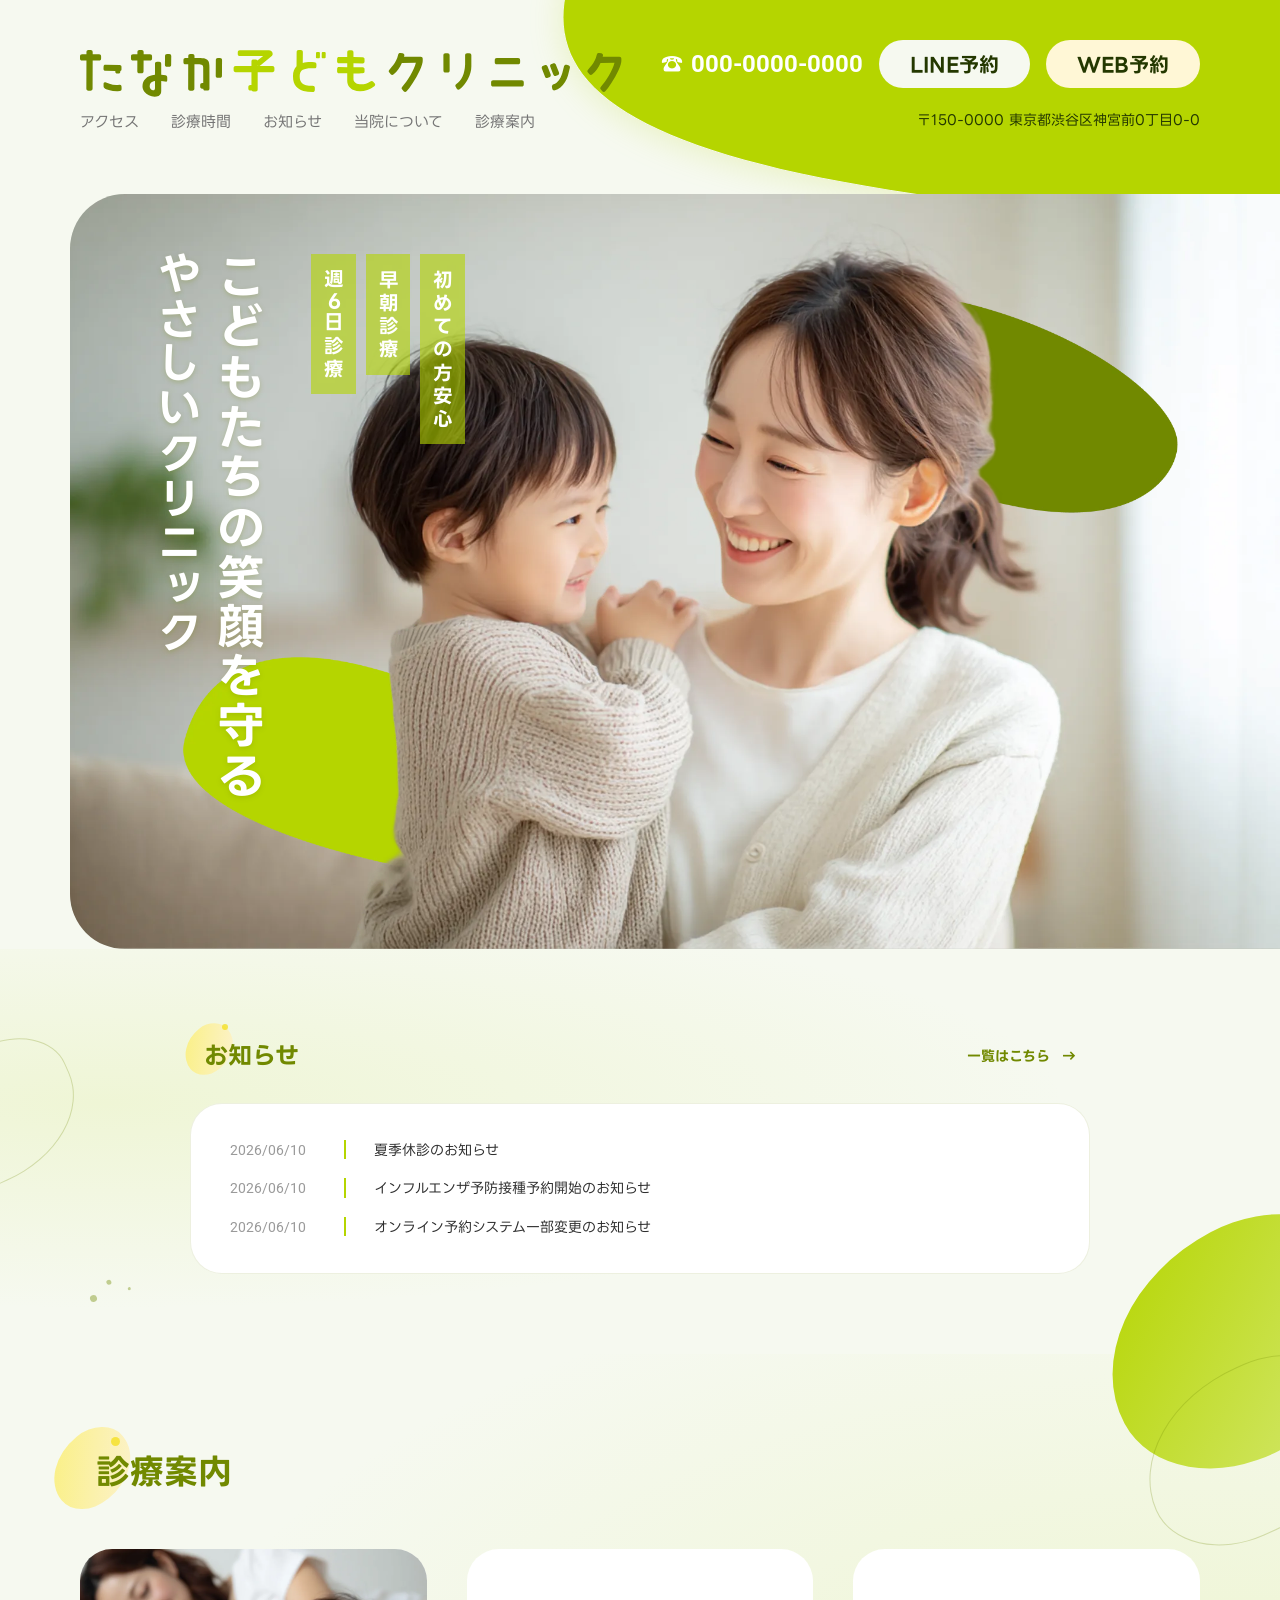
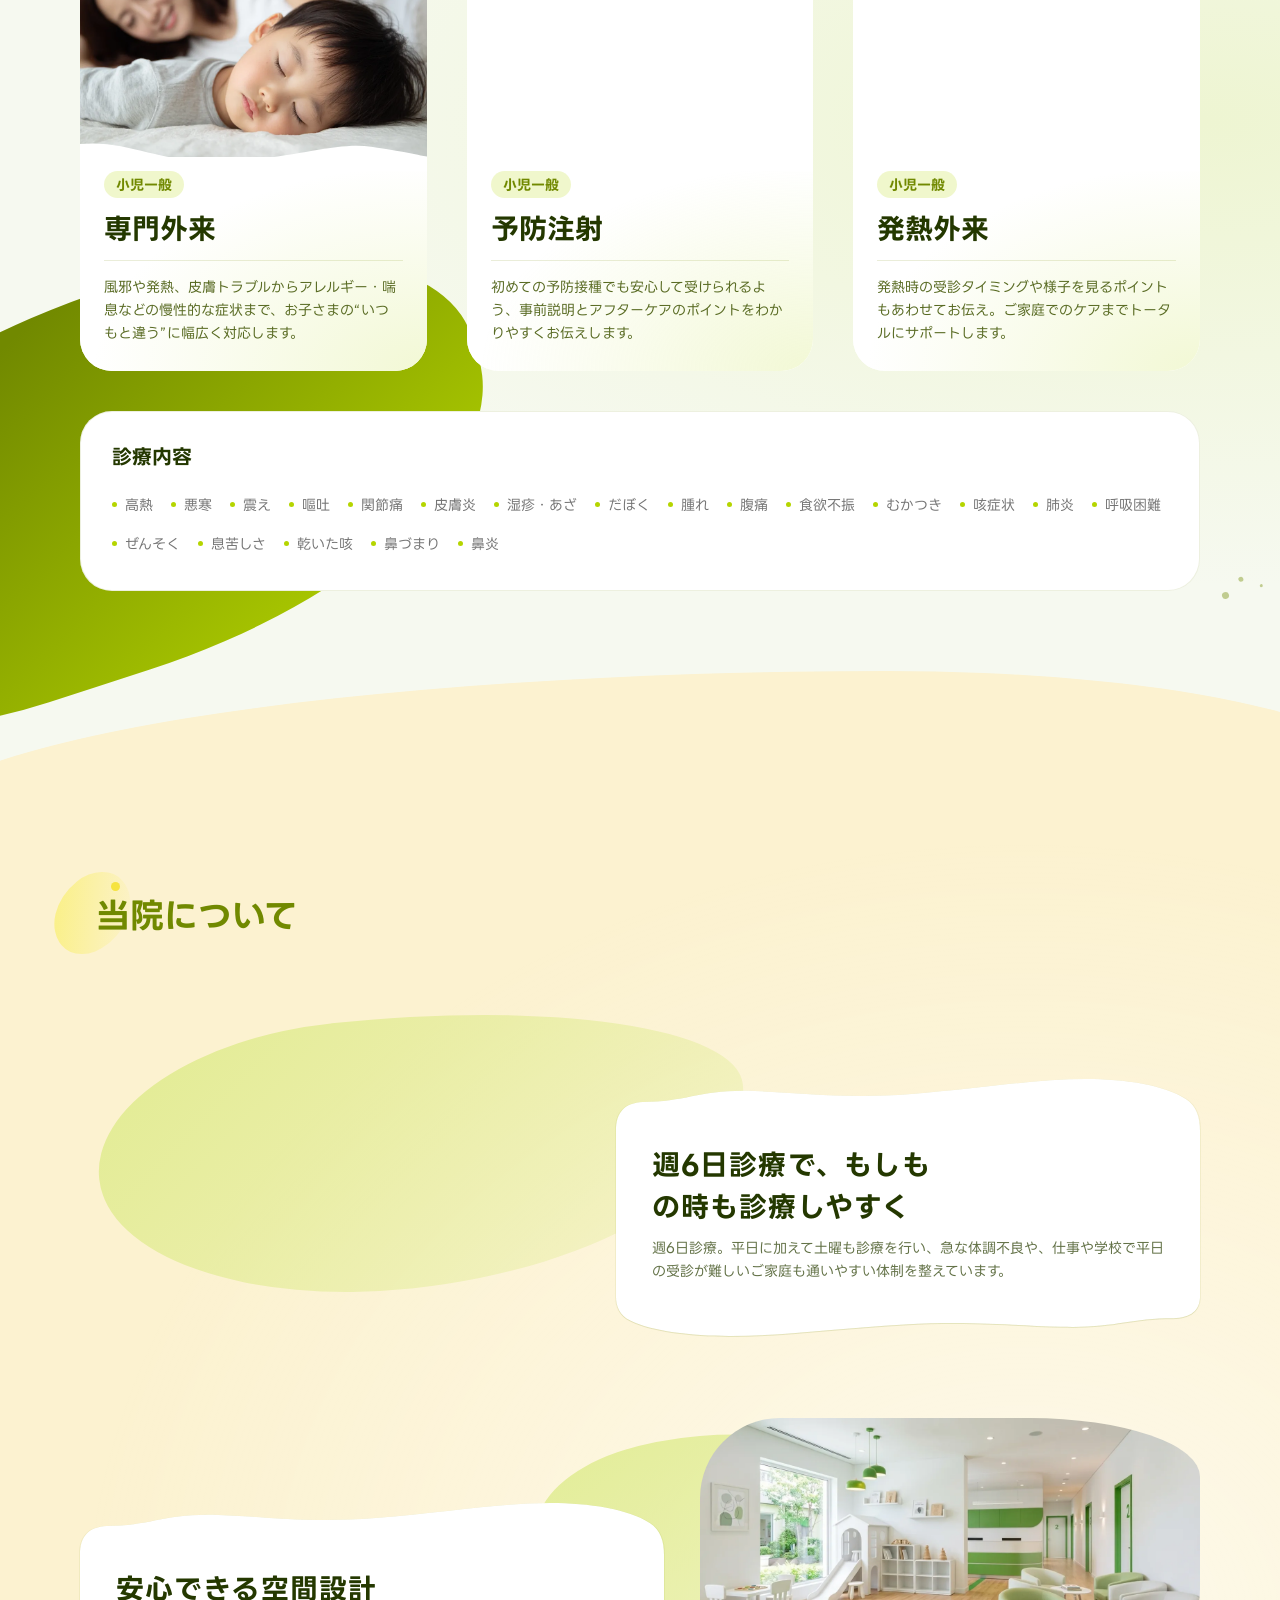
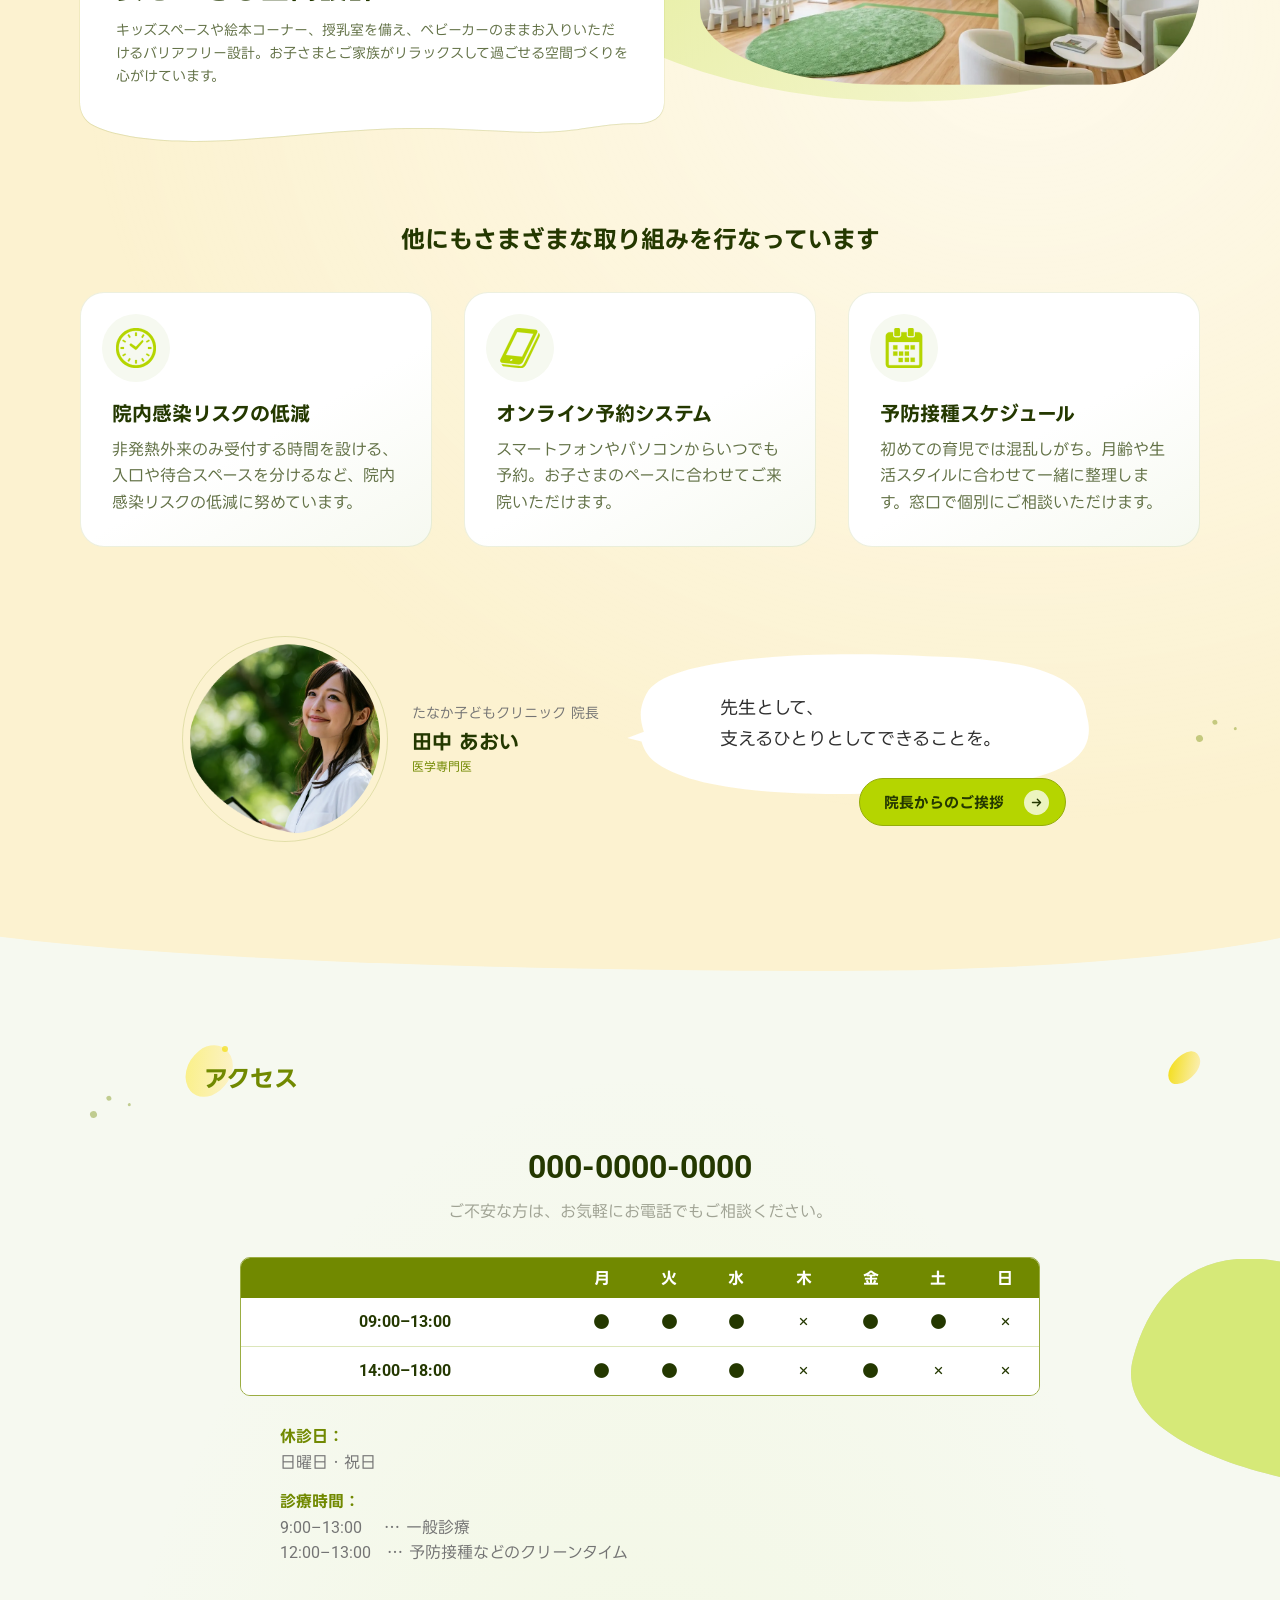
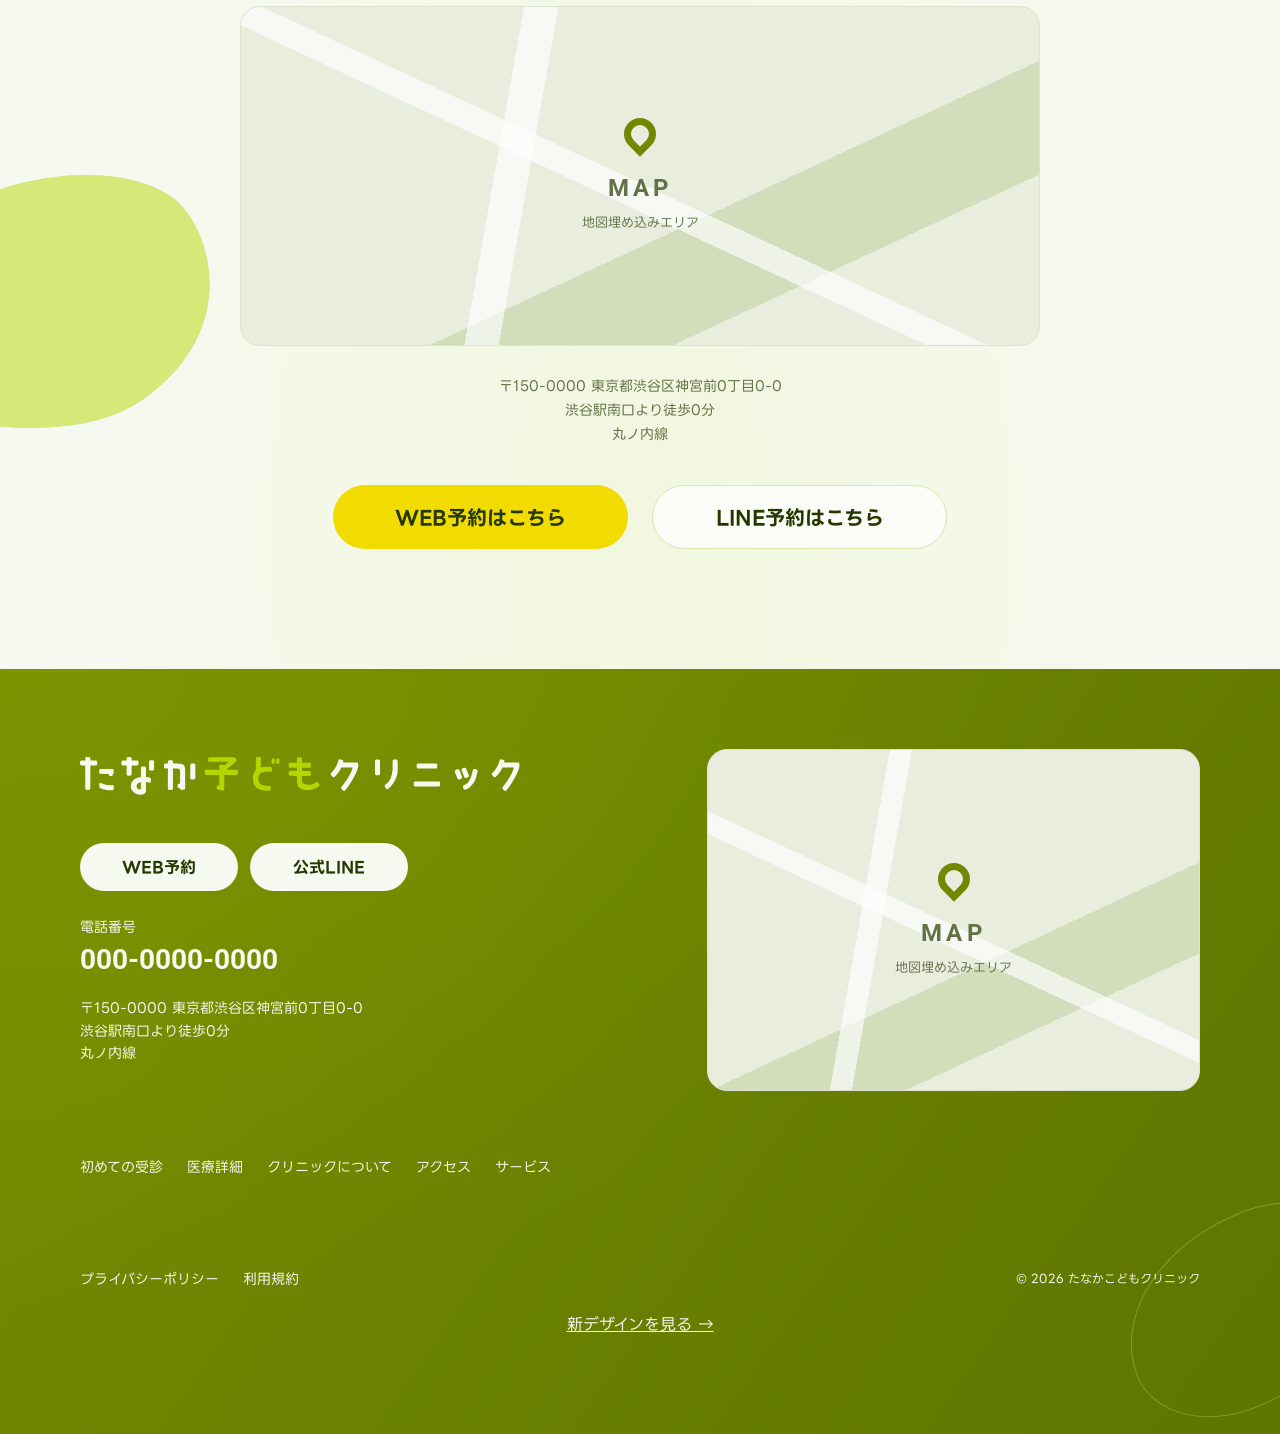
==== commit 0de1e7c4: "Use portable calendar asset URLs for published pages" ====
--- a/legacy/index.html
+++ b/legacy/index.html
@@ -56,7 +56,7 @@
       <section class="about" id="about" aria-labelledby="about-title">
         <div class="about-surface"><div class="about-backdrop" aria-hidden="true"></div>
         <div class="ambient-art" aria-hidden="true"><span class="ambient-ring"></span><span class="ambient-seed"></span><span class="ambient-dots"></span></div><div class="container"><h2 class="section-title" id="about-title">当院について</h2><div class="features"><article class="feature feature--1"><img src="IMG/当院について_写真01.webp" alt="当院について_写真01.webp" class="feature-photo" width="1440" height="770" loading="lazy" decoding="async"><div class="feature-copy"><h3>週6日診療で、もしもの時も診療しやすく</h3><p>週6日診療。平日に加えて土曜も診療を行い、急な体調不良や、仕事や学校で平日の受診が難しいご家庭も通いやすい体制を整えています。</p></div></article><article class="feature feature--2"><img src="IMG/当院について_写真02.webp" alt="当院について_写真02.webp" class="feature-photo" width="1440" height="770" loading="lazy" decoding="async"><div class="feature-copy"><h3>安心できる空間設計</h3><p>キッズスペースや絵本コーナー、授乳室を備え、ベビーカーのままお入りいただけるバリアフリー設計。お子さまとご家族がリラックスして過ごせる空間づくりを心がけています。</p></div></article></div>
-          <section class="initiatives" aria-labelledby="initiatives-title"><h3 id="initiatives-title">他にもさまざまな取り組みを行なっています</h3><div class="initiative-grid"><article class="initiative"><span class="initiative-icon-disc"><img src="IMG/当院について_時計の無料アイコン.svg" alt="当院について_時計の無料アイコン.svg" class="initiative-icon" width="48" height="48" loading="lazy" decoding="async"></span><h4>院内感染リスクの低減</h4><p>非発熱外来のみ受付する時間を設ける、入口や待合スペースを分けるなど、院内感染リスクの低減に努めています。</p></article><article class="initiative"><span class="initiative-icon-disc"><img src="IMG/当院について_スマホアイコン.svg" alt="当院について_スマホアイコン.svg" class="initiative-icon initiative-icon--phone" width="48" height="48" loading="lazy" decoding="async"></span><h4>オンライン予約システム</h4><p>スマートフォンやパソコンからいつでも予約。お子さまのペースに合わせてご来院いただけます。</p></article><article class="initiative"><span class="initiative-icon-disc"><img src="IMG/当院について_スケジュールカレンダーのアイコン素材.svg" alt="当院について_スケジュールカレンダーのアイコン素材.svg" class="initiative-icon" width="48" height="48" loading="lazy" decoding="async"></span><h4>予防接種スケジュール</h4><p>初めての育児では混乱しがち。月齢や生活スタイルに合わせて一緒に整理します。窓口で個別にご相談いただけます。</p></article></div></section>
+          <section class="initiatives" aria-labelledby="initiatives-title"><h3 id="initiatives-title">他にもさまざまな取り組みを行なっています</h3><div class="initiative-grid"><article class="initiative"><span class="initiative-icon-disc"><img src="IMG/当院について_時計の無料アイコン.svg" alt="当院について_時計の無料アイコン.svg" class="initiative-icon" width="48" height="48" loading="lazy" decoding="async"></span><h4>院内感染リスクの低減</h4><p>非発熱外来のみ受付する時間を設ける、入口や待合スペースを分けるなど、院内感染リスクの低減に努めています。</p></article><article class="initiative"><span class="initiative-icon-disc"><img src="IMG/当院について_スマホアイコン.svg" alt="当院について_スマホアイコン.svg" class="initiative-icon initiative-icon--phone" width="48" height="48" loading="lazy" decoding="async"></span><h4>オンライン予約システム</h4><p>スマートフォンやパソコンからいつでも予約。お子さまのペースに合わせてご来院いただけます。</p></article><article class="initiative"><span class="initiative-icon-disc"><img src="IMG/calendar.svg" alt="当院について_スケジュールカレンダーのアイコン素材.svg" class="initiative-icon" width="48" height="48" loading="lazy" decoding="async"></span><h4>予防接種スケジュール</h4><p>初めての育児では混乱しがち。月齢や生活スタイルに合わせて一緒に整理します。窓口で個別にご相談いただけます。</p></article></div></section>
           <div class="director" id="director"><div class="director-profile"><img src="IMG/当院について_院長.webp" alt="当院について_院長.webp" class="director-photo" width="1080" height="1053" loading="lazy" decoding="async"><div><p class="director-caption">たなか子どもクリニック 院長</p><h3>田中 あおい</h3><p class="director-specialty">医学専門医</p></div></div><div class="director-message"><p>先生として、<br>支えるひとりとしてできることを。</p></div><a href="#" class="pill pill--green director-cta" data-placeholder>院長からのご挨拶<span class="button-arrow" aria-hidden="true"><svg viewBox="0 0 16 16" fill="none"><path d="M3 8h10M9 4l4 4-4 4" stroke="currentColor" stroke-width="1.6" stroke-linecap="round" stroke-linejoin="round"/></svg></span></a></div>
         </div></div>
       </section>
